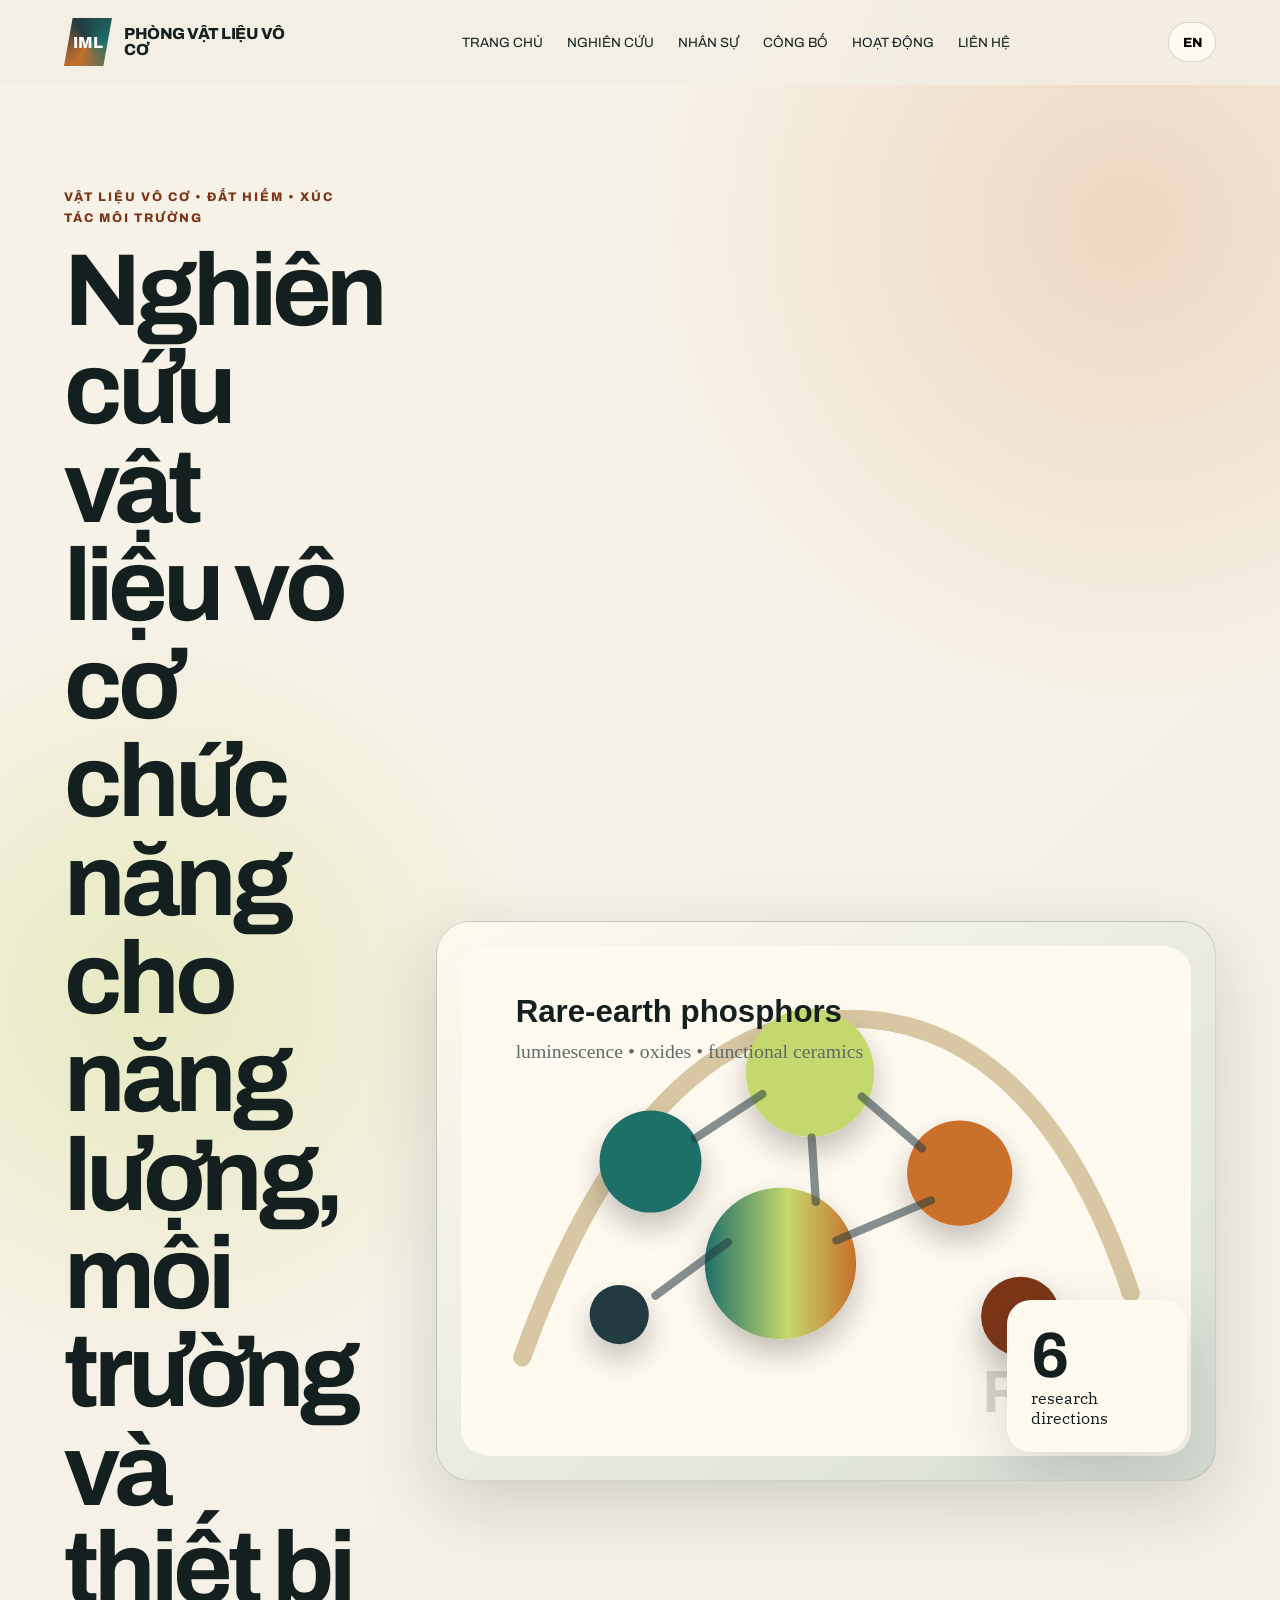
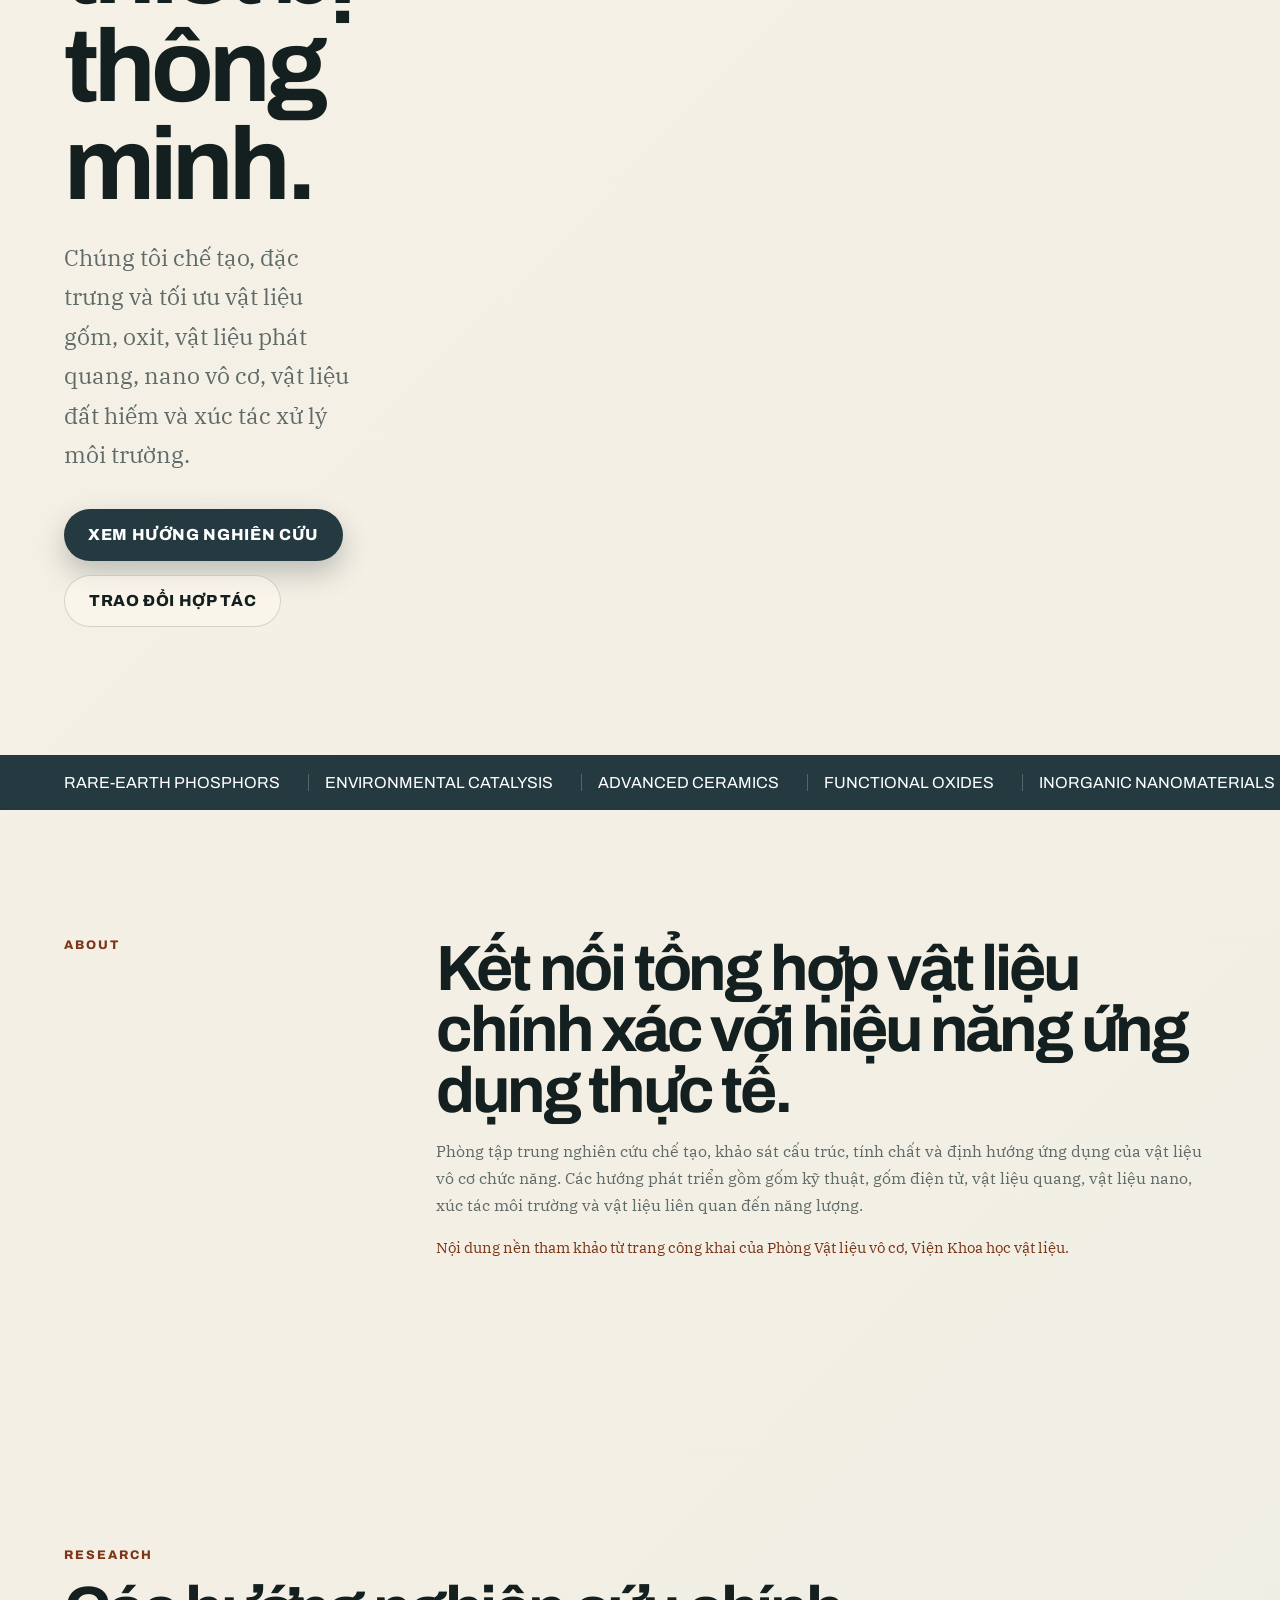
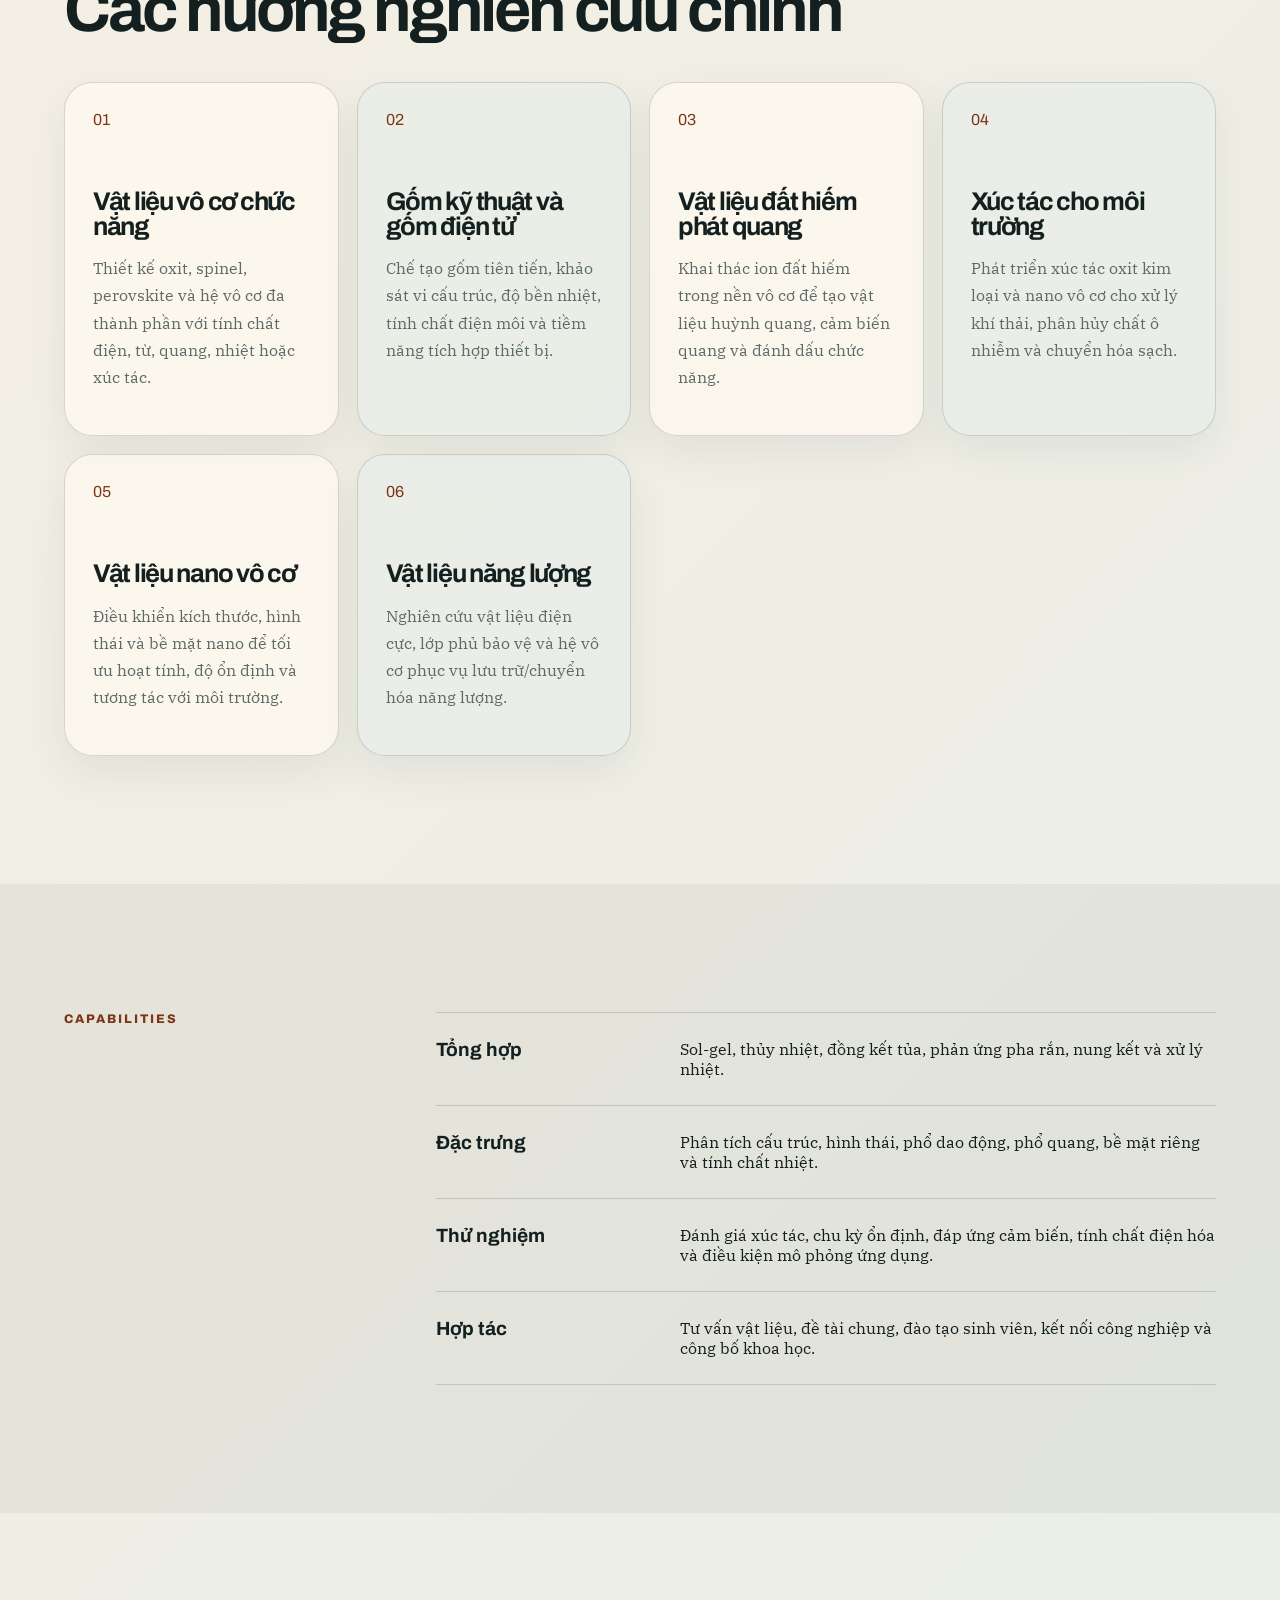
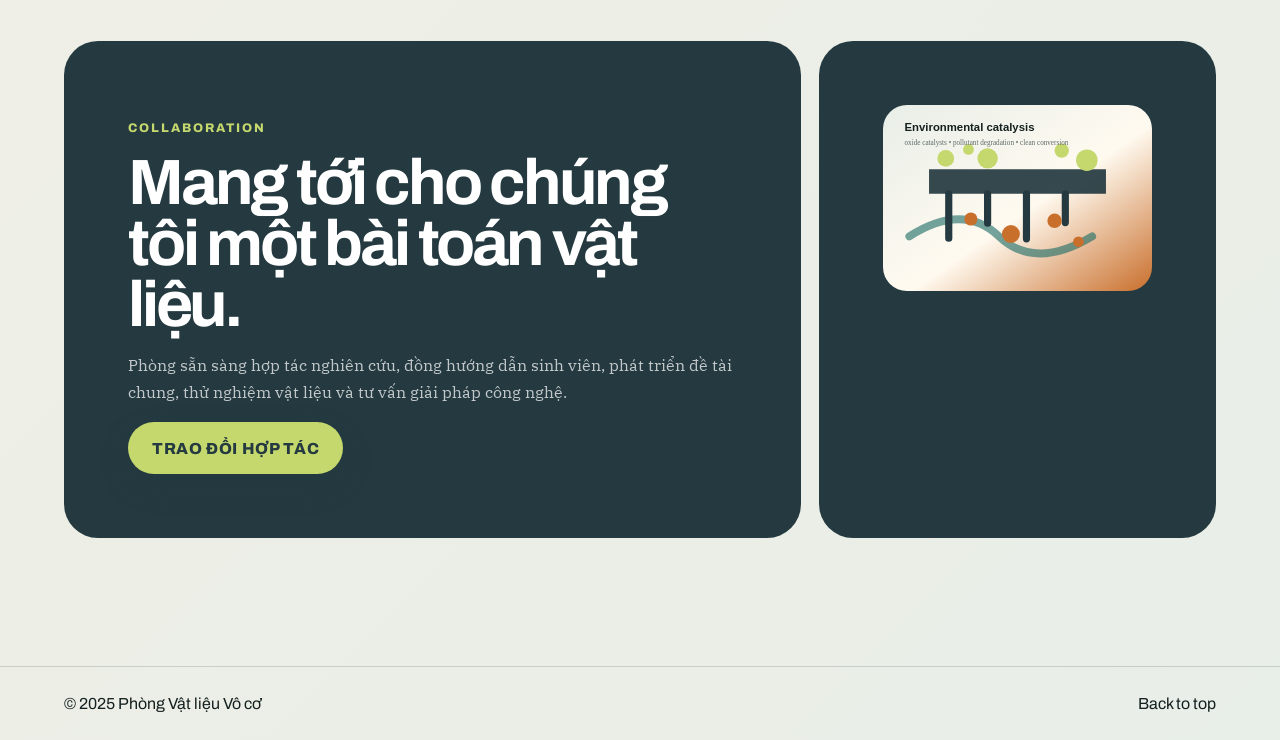
==== index.html @ 04525f53 "Initial inorganic materials lab website" ====
<!DOCTYPE html>
<html lang="vi">
<head>
  <meta charset="UTF-8" />
  <meta name="viewport" content="width=device-width, initial-scale=1.0" />
  <title>Home | Inorganic Materials Lab</title>
  <meta name="description" content="Bilingual website for an inorganic materials laboratory." />
  <link rel="preconnect" href="https://fonts.googleapis.com" />
  <link rel="preconnect" href="https://fonts.gstatic.com" crossorigin />
  <link href="https://fonts.googleapis.com/css2?family=Archivo:wght@500;700;800&family=IBM+Plex+Serif:wght@400;600&display=swap" rel="stylesheet" />
  <link rel="stylesheet" href="styles.css" />
</head>
<body data-page="home">
  <header class="site-header" data-header>
    <a class="brand" href="index.html" aria-label="Inorganic Materials Lab home">
      <span class="brand-mark" data-i18n="common.labShort">IML</span>
      <span class="brand-text" data-i18n="common.labName">Inorganic Materials Lab</span>
    </a>
    <button class="nav-toggle" type="button" aria-label="Open navigation" data-nav-toggle><span></span><span></span><span></span></button>
    <nav class="main-nav" data-nav>
      <a data-i18n="nav.home" href="index.html">Home</a>
      <a data-i18n="nav.research" href="pages/research.html">Research</a>
      <a data-i18n="nav.people" href="pages/people.html">People</a>
      <a data-i18n="nav.publications" href="pages/publications.html">Publications</a>
      <a data-i18n="nav.activities" href="pages/activities.html">Activities</a>
      <a data-i18n="nav.contact" href="pages/contact.html">Contact</a>
    </nav>
    <button class="lang-switch" type="button" data-lang-toggle>EN</button>
  </header>
  <main id="top">
    <section class="hero section-grid">
      <div class="hero-copy reveal">
        <p class="eyebrow" data-i18n="home.eyebrow"></p>
        <h1 data-i18n="home.title"></h1>
        <p class="lead" data-i18n="home.lead"></p>
        <div class="hero-actions">
          <a class="btn primary" data-i18n="common.ctaResearch" href="pages/research.html"></a>
          <a class="btn ghost" data-i18n="common.ctaContact" href="pages/contact.html"></a>
        </div>
      </div>
      <div class="hero-panel reveal delay-1">
        <img class="hero-art" src="assets/rare-earth-catalyst.svg" alt="Rare-earth materials and environmental catalyst illustration" />
        <div class="metric-card"><strong>6</strong><span>research directions</span></div>
      </div>
    </section>
    <section class="strip"><span>Rare-earth phosphors</span><span>Environmental catalysis</span><span>Advanced ceramics</span><span>Functional oxides</span><span>Inorganic nanomaterials</span></section>
    <section class="intro section-grid">
      <div class="section-label reveal">About</div>
      <div class="intro-text reveal delay-1"><h2 data-i18n="home.aboutTitle"></h2><p data-i18n="home.aboutText"></p><p class="source-note" data-i18n="common.sourceNote"></p></div>
    </section>
    <section class="research"><div class="section-heading reveal"><p class="eyebrow">Research</p><h2 data-i18n="home.programsTitle"></h2></div><div class="card-grid" data-render="researchItems"></div></section>
    <section class="capabilities section-grid"><div class="section-label reveal">Capabilities</div><div class="capability-list reveal delay-1" data-render="capabilities"></div></section>
    <section class="contact"><div class="contact-card reveal"><p class="eyebrow">Collaboration</p><h2 data-i18n="home.collaborationTitle"></h2><p data-i18n="home.collaborationText"></p><a class="btn primary" data-i18n="common.ctaContact" href="pages/contact.html"></a></div><div class="contact-details reveal delay-1"><img src="assets/environment-catalysis.svg" alt="Environmental catalysis illustration" /></div></section>
  </main>
  <footer class="site-footer">
    <span>© 2025 <span data-i18n="common.labName">Inorganic Materials Lab</span></span>
    <a href="#top">Back to top</a>
  </footer>
  <script src="content.js"></script>
  <script src="script.js"></script>
</body>
</html>
---- styles.css ----
:root{--ink:#14201f;--muted:#5e6b68;--paper:#f4efe4;--panel:#fffaf0;--oxide:#c96f2c;--oxide-dark:#7d3518;--mineral:#1f6f68;--steel:#243a40;--lime:#c5d86d;--line:rgba(20,32,31,.16);--shadow:0 24px 70px rgba(36,58,64,.18)}*{box-sizing:border-box}html{scroll-behavior:smooth}body{margin:0;font-family:"IBM Plex Serif",Georgia,serif;color:var(--ink);background:radial-gradient(circle at 12% 18%,rgba(197,216,109,.32),transparent 24rem),radial-gradient(circle at 88% 4%,rgba(201,111,44,.2),transparent 30rem),linear-gradient(135deg,#f8f3e8 0%,var(--paper) 46%,#e8eee8 100%)}a{color:inherit;text-decoration:none}.site-header{position:sticky;top:0;z-index:20;display:flex;align-items:center;justify-content:space-between;gap:16px;padding:18px clamp(18px,5vw,72px);background:rgba(244,239,228,.84);backdrop-filter:blur(18px);border-bottom:1px solid transparent;transition:.25s}.site-header.is-scrolled{border-color:var(--line);padding-block:12px}.brand{display:flex;gap:12px;align-items:center;font-family:Archivo,sans-serif;font-weight:800}.brand-mark{display:grid;place-items:center;width:48px;height:48px;color:#fff;background:conic-gradient(from 90deg,var(--mineral),var(--oxide),var(--steel),var(--mineral));clip-path:polygon(18% 0,100% 0,82% 100%,0 100%)}.brand-text{max-width:180px;line-height:.98;text-transform:uppercase;letter-spacing:-.03em}.main-nav{display:flex;gap:24px;font-family:Archivo,sans-serif;font-size:.84rem;text-transform:uppercase}.main-nav a{position:relative}.main-nav a:after{content:"";position:absolute;left:0;bottom:-8px;width:0;height:2px;background:var(--oxide);transition:.25s}.main-nav a:hover:after{width:100%}.nav-toggle{display:none;border:0;background:transparent}.nav-toggle span{display:block;width:26px;height:2px;margin:5px;background:var(--ink)}.lang-switch{min-width:48px;min-height:40px;border:1px solid var(--line);border-radius:999px;background:var(--panel);font-family:Archivo,sans-serif;font-weight:800;cursor:pointer}.section-grid{display:grid;grid-template-columns:minmax(160px,.55fr) minmax(0,1.45fr);gap:clamp(28px,6vw,84px);padding:clamp(72px,10vw,132px) clamp(18px,5vw,72px)}.hero{min-height:86vh;align-items:center;padding-top:clamp(54px,7vw,92px)}.eyebrow,.section-label{font-family:Archivo,sans-serif;font-size:.78rem;font-weight:800;letter-spacing:.16em;text-transform:uppercase;color:var(--oxide-dark)}h1,h2,h3{margin:0;font-family:Archivo,sans-serif;letter-spacing:-.05em;line-height:.96}h1{max-width:980px;font-size:clamp(3.2rem,8vw,8.8rem)}h2{font-size:clamp(2.2rem,5vw,5.2rem)}h3{font-size:clamp(1.3rem,2vw,2rem)}p{color:var(--muted);line-height:1.7}.lead{max-width:720px;font-size:clamp(1.1rem,2vw,1.45rem)}.hero-actions{display:flex;flex-wrap:wrap;gap:14px;margin-top:34px}.btn{display:inline-flex;align-items:center;justify-content:center;min-height:52px;padding:0 24px;border-radius:999px;font-family:Archivo,sans-serif;font-weight:800;text-transform:uppercase;letter-spacing:.04em}.btn.primary{color:#fff;background:var(--steel);box-shadow:0 12px 28px rgba(36,58,64,.28)}.btn.ghost{border:1px solid var(--line);background:rgba(255,250,240,.54)}.hero-panel{position:relative;min-height:560px;border:1px solid var(--line);border-radius:34px;background:linear-gradient(145deg,rgba(255,250,240,.85),rgba(31,111,104,.14));box-shadow:var(--shadow);overflow:hidden}.hero-art{position:absolute;inset:24px;width:calc(100% - 48px);height:calc(100% - 48px);object-fit:cover;border-radius:26px}.metric-card{position:absolute;right:28px;bottom:28px;width:180px;padding:24px;border-radius:24px;background:var(--panel);box-shadow:var(--shadow)}.metric-card strong{display:block;font-family:Archivo,sans-serif;font-size:4rem;line-height:1}.strip{display:flex;gap:16px;overflow:hidden;padding:18px clamp(18px,5vw,72px);border-block:1px solid var(--line);background:var(--steel);color:#fff;font-family:Archivo,sans-serif;text-transform:uppercase;white-space:nowrap}.strip span{padding-right:28px;border-right:1px solid rgba(255,255,255,.22)}.research,.team,.page-content{padding:clamp(72px,10vw,132px) clamp(18px,5vw,72px)}.section-heading{max-width:780px;margin-bottom:42px}.card-grid,.people-grid,.page-grid{display:grid;grid-template-columns:repeat(4,1fr);gap:18px}.research-card,.person,.publication-list article,.activity-card{min-height:260px;padding:28px;border:1px solid var(--line);border-radius:28px;background:rgba(255,250,240,.72);box-shadow:0 16px 40px rgba(36,58,64,.08)}.research-card:nth-child(even){transform:translateY(28px);background:rgba(232,238,232,.78)}.card-index{display:block;margin-bottom:62px;font-family:Archivo,sans-serif;color:var(--oxide-dark)}.capabilities{background:rgba(20,32,31,.05)}.capability-list{border-top:1px solid var(--line)}.capability-item{display:grid;grid-template-columns:220px 1fr;gap:24px;padding:26px 0;border-bottom:1px solid var(--line)}.capability-item strong{font-family:Archivo,sans-serif;font-size:1.2rem}.avatar{display:grid;place-items:center;width:88px;height:88px;margin-bottom:38px;border-radius:50%;background:var(--mineral);color:#fff;font-family:Archivo,sans-serif;font-weight:800}.publication-list{display:grid;gap:14px}.publication-list article{min-height:0;display:grid;grid-template-columns:90px 1fr 220px;gap:24px;align-items:center}.publication-list span{font-family:Archivo,sans-serif;color:var(--oxide-dark)}.contact,.contact-page{display:grid;grid-template-columns:1.3fr .7fr;gap:18px;padding:clamp(72px,10vw,132px) clamp(18px,5vw,72px)}.contact-card,.contact-details{padding:clamp(32px,5vw,64px);border-radius:34px;background:var(--steel);color:#fff}.contact-card p,.contact-details p{color:rgba(255,255,255,.72)}.contact-card .eyebrow{color:var(--lime)}.contact-card .btn.primary{color:var(--steel);background:var(--lime)}.contact-details img{width:100%;border-radius:24px}.page-hero{padding:clamp(78px,11vw,150px) clamp(18px,5vw,72px) clamp(44px,7vw,90px);border-bottom:1px solid var(--line)}.page-hero h1{max-width:1080px;font-size:clamp(2.7rem,7vw,7rem)}.page-hero p:not(.eyebrow){max-width:840px;font-size:1.15rem}.activity-grid{grid-template-columns:repeat(3,1fr)}.activity-card{overflow:hidden;padding:0}.activity-card img{width:100%;aspect-ratio:4/3;object-fit:cover;display:block}.activity-card span,.activity-card h3,.activity-card p{margin-inline:24px}.activity-card span{display:inline-block;margin-top:22px;font-family:Archivo,sans-serif;font-size:.78rem;font-weight:800;letter-spacing:.14em;text-transform:uppercase;color:var(--oxide-dark)}.source-note{font-size:.95rem;color:var(--oxide-dark)}.site-footer{display:flex;justify-content:space-between;padding:28px clamp(18px,5vw,72px);border-top:1px solid var(--line);font-family:Archivo,sans-serif}.reveal{opacity:0;transform:translateY(26px);transition:opacity .7s ease,transform .7s ease}.reveal.is-visible{opacity:1;transform:translateY(0)}.delay-1{transition-delay:.12s}.delay-2{transition-delay:.22s}.delay-3{transition-delay:.32s}@media(max-width:920px){.nav-toggle{display:block;order:3}.lang-switch{order:2}.main-nav{position:absolute;top:100%;left:18px;right:18px;display:none;flex-direction:column;padding:22px;border:1px solid var(--line);border-radius:22px;background:var(--panel);box-shadow:var(--shadow)}.main-nav.is-open{display:flex}.section-grid,.hero,.contact,.contact-page{grid-template-columns:1fr}.hero-panel{min-height:430px}.card-grid,.people-grid,.page-grid,.activity-grid{grid-template-columns:1fr}.research-card:nth-child(even){transform:none}.capability-item,.publication-list article{grid-template-columns:1fr}}@media(max-width:560px){.brand-text{display:none}h1{font-size:clamp(2.7rem,16vw,4.6rem)}.hero-actions,.site-footer{flex-direction:column;align-items:flex-start}.metric-card{width:150px}}
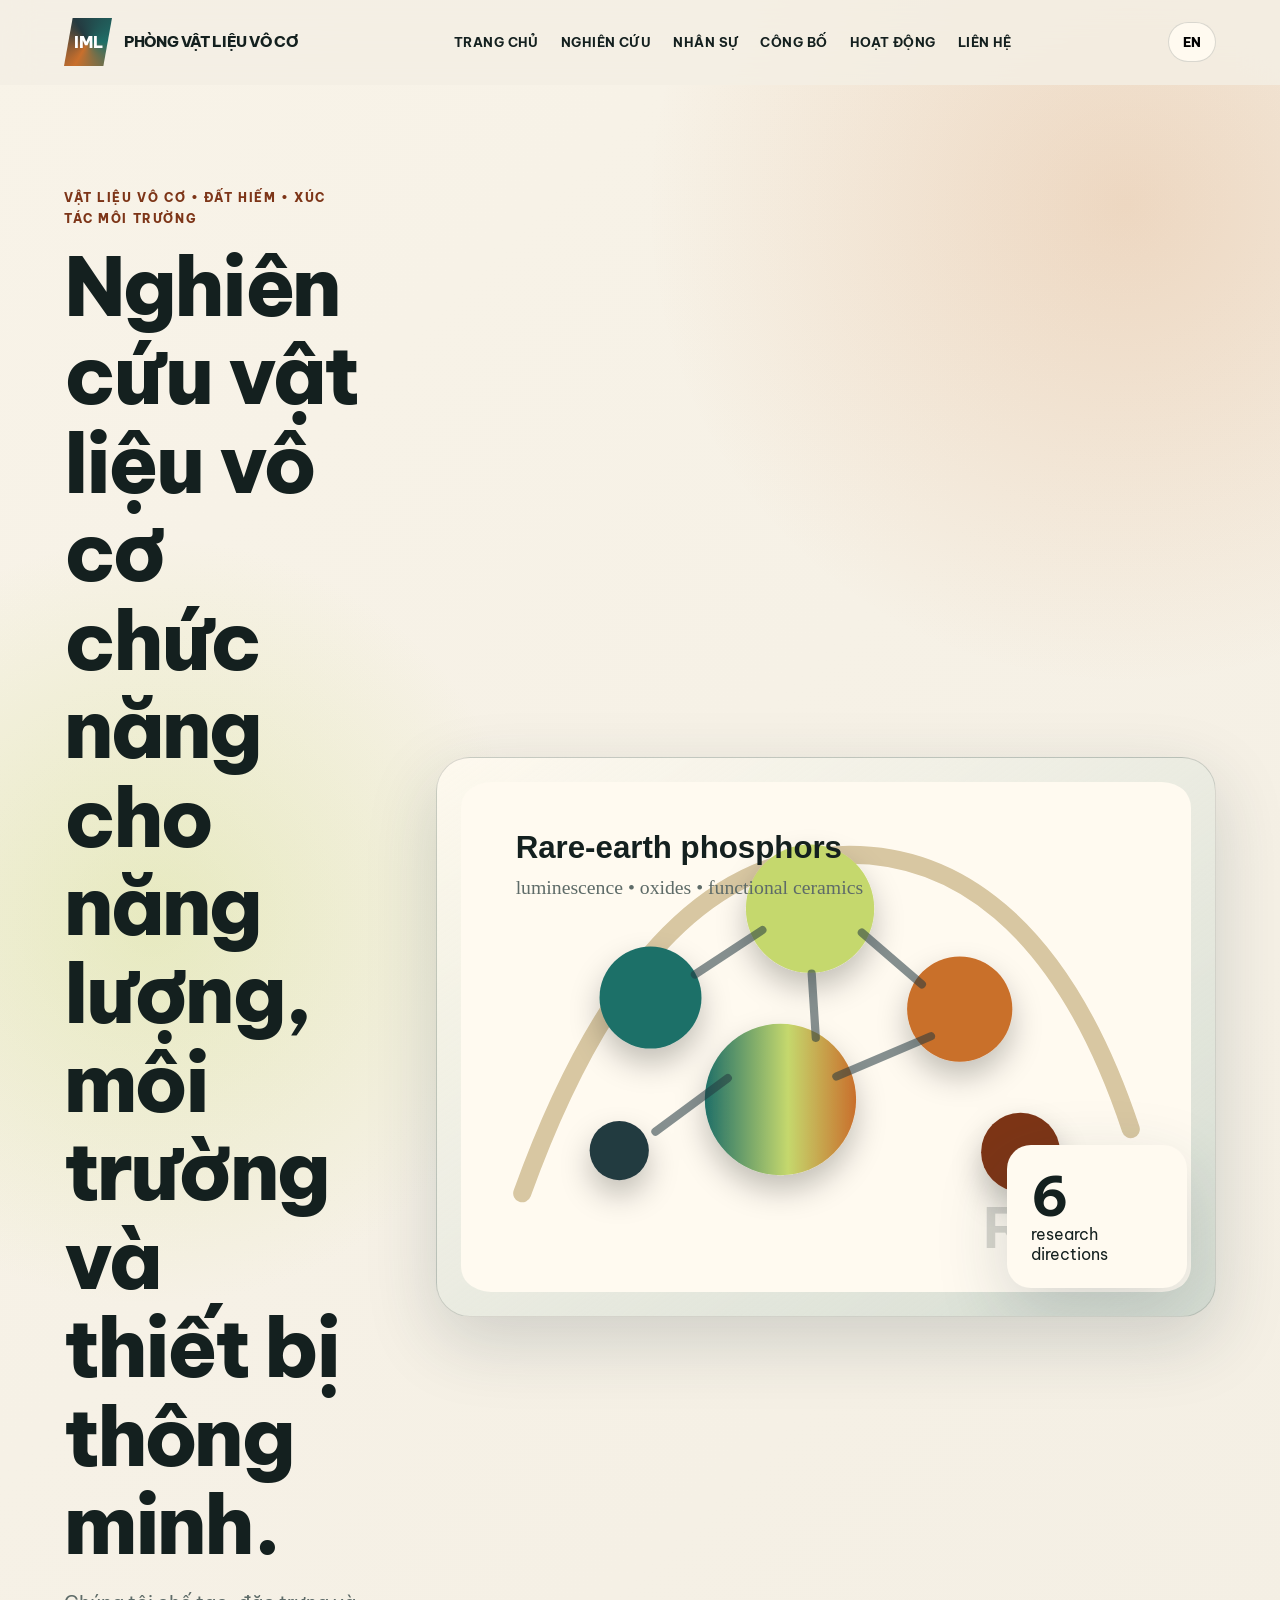
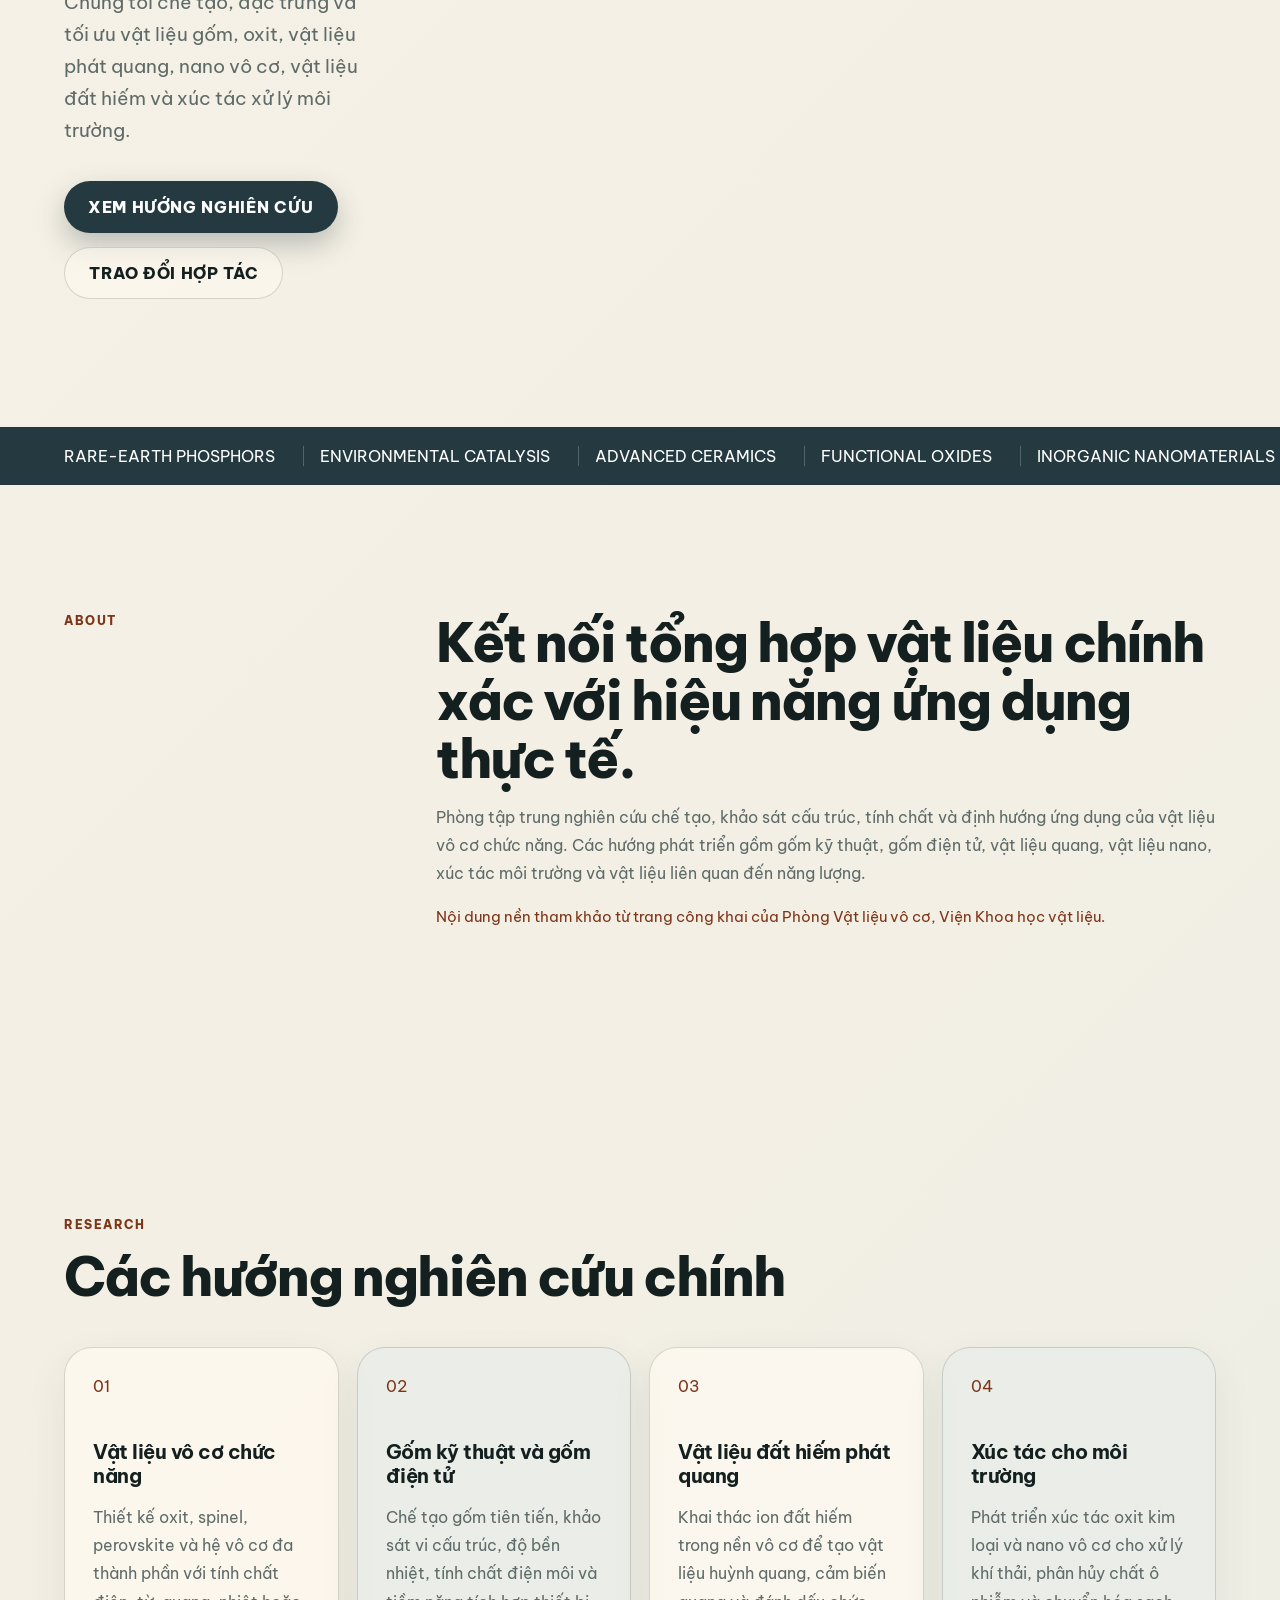
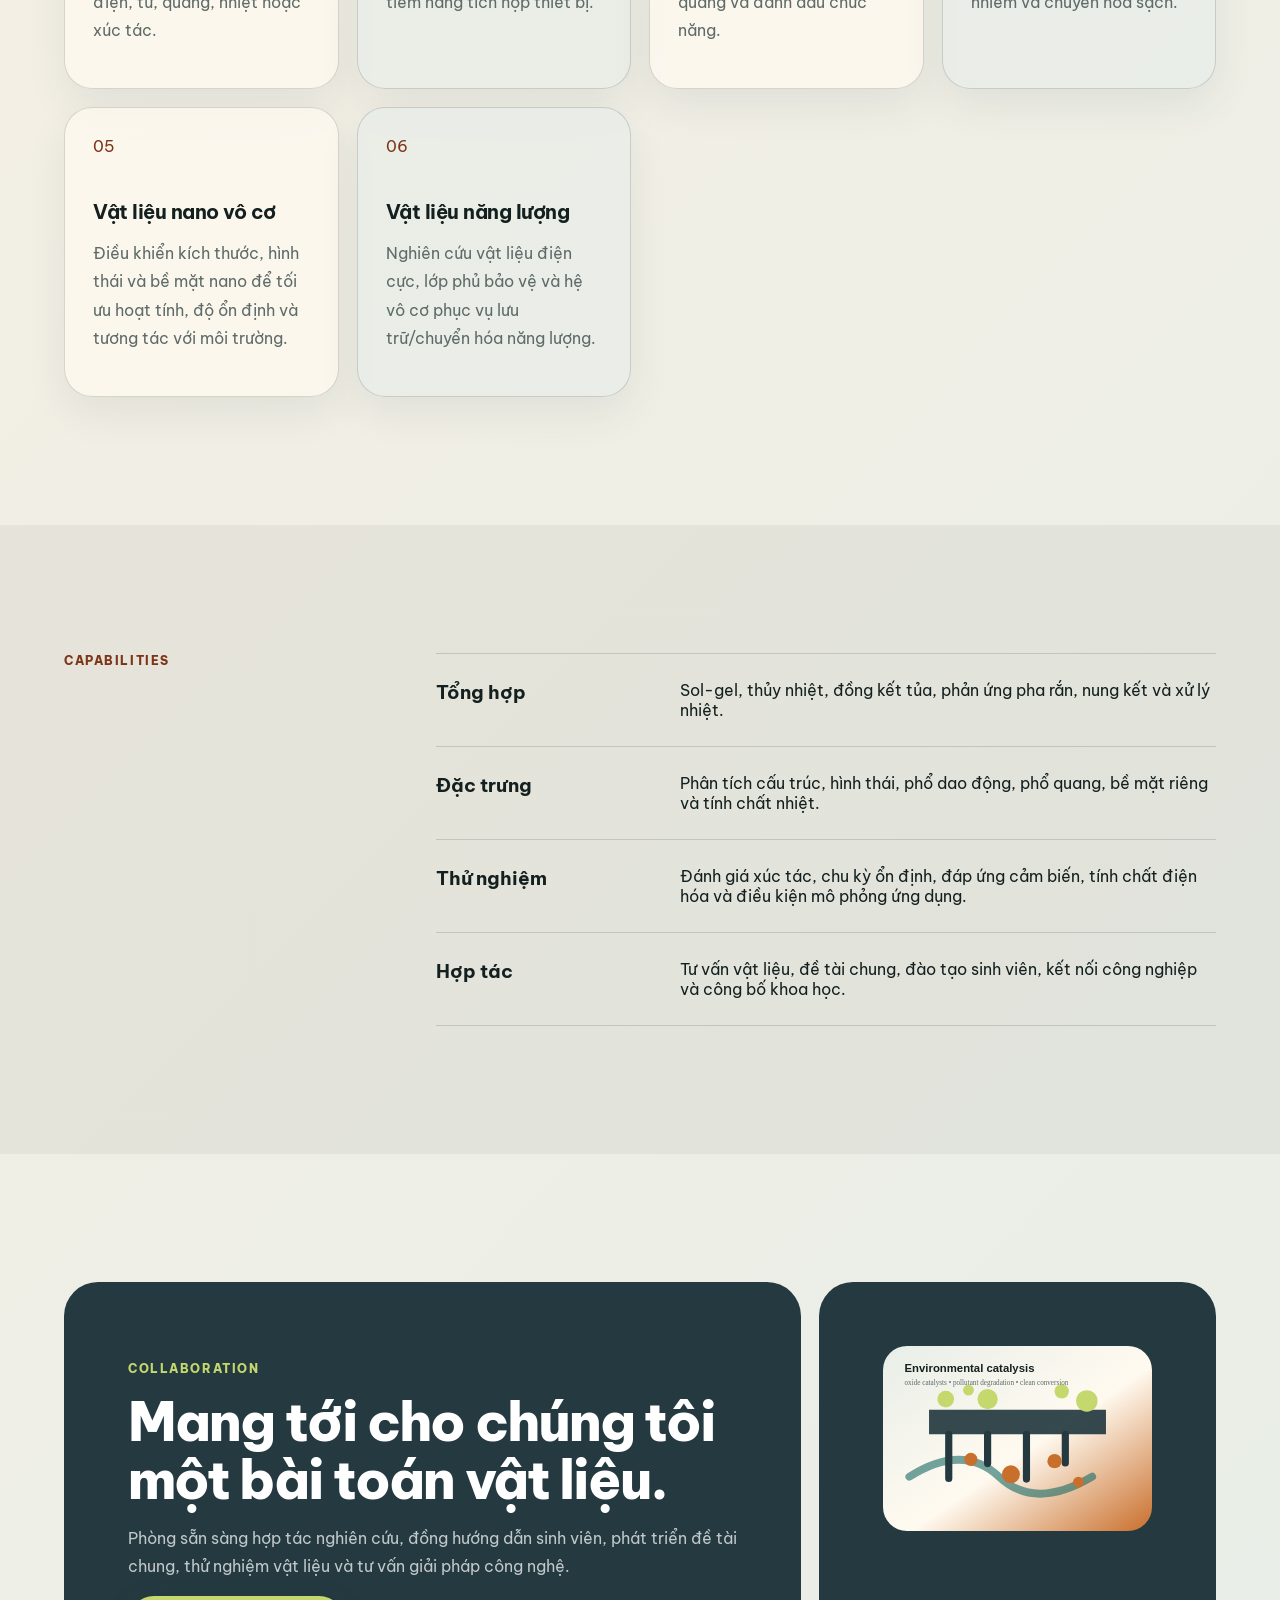
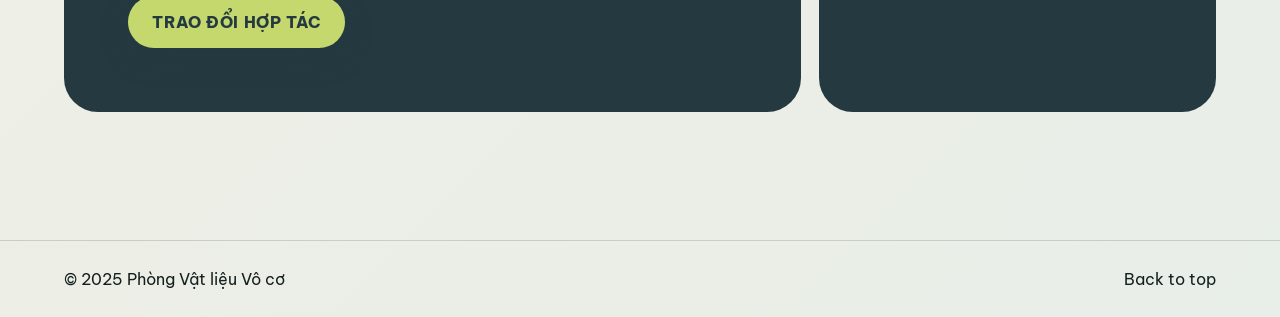
==== commit e431267e: "Refine typography balance" ====
--- a/index.html
+++ b/index.html
@@ -7,7 +7,7 @@
   <meta name="description" content="Bilingual website for an inorganic materials laboratory." />
   <link rel="preconnect" href="https://fonts.googleapis.com" />
   <link rel="preconnect" href="https://fonts.gstatic.com" crossorigin />
-  <link href="https://fonts.googleapis.com/css2?family=Archivo:wght@500;700;800&family=IBM+Plex+Serif:wght@400;600&display=swap" rel="stylesheet" />
+  <link href="https://fonts.googleapis.com/css2?family=Be+Vietnam+Pro:wght@400;500;600;700;800&display=swap" rel="stylesheet" />
   <link rel="stylesheet" href="styles.css" />
 </head>
 <body data-page="home">
--- a/styles.css
+++ b/styles.css
@@ -1 +1 @@
-:root{--ink:#14201f;--muted:#5e6b68;--paper:#f4efe4;--panel:#fffaf0;--oxide:#c96f2c;--oxide-dark:#7d3518;--mineral:#1f6f68;--steel:#243a40;--lime:#c5d86d;--line:rgba(20,32,31,.16);--shadow:0 24px 70px rgba(36,58,64,.18)}*{box-sizing:border-box}html{scroll-behavior:smooth}body{margin:0;font-family:"IBM Plex Serif",Georgia,serif;color:var(--ink);background:radial-gradient(circle at 12% 18%,rgba(197,216,109,.32),transparent 24rem),radial-gradient(circle at 88% 4%,rgba(201,111,44,.2),transparent 30rem),linear-gradient(135deg,#f8f3e8 0%,var(--paper) 46%,#e8eee8 100%)}a{color:inherit;text-decoration:none}.site-header{position:sticky;top:0;z-index:20;display:flex;align-items:center;justify-content:space-between;gap:16px;padding:18px clamp(18px,5vw,72px);background:rgba(244,239,228,.84);backdrop-filter:blur(18px);border-bottom:1px solid transparent;transition:.25s}.site-header.is-scrolled{border-color:var(--line);padding-block:12px}.brand{display:flex;gap:12px;align-items:center;font-family:Archivo,sans-serif;font-weight:800}.brand-mark{display:grid;place-items:center;width:48px;height:48px;color:#fff;background:conic-gradient(from 90deg,var(--mineral),var(--oxide),var(--steel),var(--mineral));clip-path:polygon(18% 0,100% 0,82% 100%,0 100%)}.brand-text{max-width:180px;line-height:.98;text-transform:uppercase;letter-spacing:-.03em}.main-nav{display:flex;gap:24px;font-family:Archivo,sans-serif;font-size:.84rem;text-transform:uppercase}.main-nav a{position:relative}.main-nav a:after{content:"";position:absolute;left:0;bottom:-8px;width:0;height:2px;background:var(--oxide);transition:.25s}.main-nav a:hover:after{width:100%}.nav-toggle{display:none;border:0;background:transparent}.nav-toggle span{display:block;width:26px;height:2px;margin:5px;background:var(--ink)}.lang-switch{min-width:48px;min-height:40px;border:1px solid var(--line);border-radius:999px;background:var(--panel);font-family:Archivo,sans-serif;font-weight:800;cursor:pointer}.section-grid{display:grid;grid-template-columns:minmax(160px,.55fr) minmax(0,1.45fr);gap:clamp(28px,6vw,84px);padding:clamp(72px,10vw,132px) clamp(18px,5vw,72px)}.hero{min-height:86vh;align-items:center;padding-top:clamp(54px,7vw,92px)}.eyebrow,.section-label{font-family:Archivo,sans-serif;font-size:.78rem;font-weight:800;letter-spacing:.16em;text-transform:uppercase;color:var(--oxide-dark)}h1,h2,h3{margin:0;font-family:Archivo,sans-serif;letter-spacing:-.05em;line-height:.96}h1{max-width:980px;font-size:clamp(3.2rem,8vw,8.8rem)}h2{font-size:clamp(2.2rem,5vw,5.2rem)}h3{font-size:clamp(1.3rem,2vw,2rem)}p{color:var(--muted);line-height:1.7}.lead{max-width:720px;font-size:clamp(1.1rem,2vw,1.45rem)}.hero-actions{display:flex;flex-wrap:wrap;gap:14px;margin-top:34px}.btn{display:inline-flex;align-items:center;justify-content:center;min-height:52px;padding:0 24px;border-radius:999px;font-family:Archivo,sans-serif;font-weight:800;text-transform:uppercase;letter-spacing:.04em}.btn.primary{color:#fff;background:var(--steel);box-shadow:0 12px 28px rgba(36,58,64,.28)}.btn.ghost{border:1px solid var(--line);background:rgba(255,250,240,.54)}.hero-panel{position:relative;min-height:560px;border:1px solid var(--line);border-radius:34px;background:linear-gradient(145deg,rgba(255,250,240,.85),rgba(31,111,104,.14));box-shadow:var(--shadow);overflow:hidden}.hero-art{position:absolute;inset:24px;width:calc(100% - 48px);height:calc(100% - 48px);object-fit:cover;border-radius:26px}.metric-card{position:absolute;right:28px;bottom:28px;width:180px;padding:24px;border-radius:24px;background:var(--panel);box-shadow:var(--shadow)}.metric-card strong{display:block;font-family:Archivo,sans-serif;font-size:4rem;line-height:1}.strip{display:flex;gap:16px;overflow:hidden;padding:18px clamp(18px,5vw,72px);border-block:1px solid var(--line);background:var(--steel);color:#fff;font-family:Archivo,sans-serif;text-transform:uppercase;white-space:nowrap}.strip span{padding-right:28px;border-right:1px solid rgba(255,255,255,.22)}.research,.team,.page-content{padding:clamp(72px,10vw,132px) clamp(18px,5vw,72px)}.section-heading{max-width:780px;margin-bottom:42px}.card-grid,.people-grid,.page-grid{display:grid;grid-template-columns:repeat(4,1fr);gap:18px}.research-card,.person,.publication-list article,.activity-card{min-height:260px;padding:28px;border:1px solid var(--line);border-radius:28px;background:rgba(255,250,240,.72);box-shadow:0 16px 40px rgba(36,58,64,.08)}.research-card:nth-child(even){transform:translateY(28px);background:rgba(232,238,232,.78)}.card-index{display:block;margin-bottom:62px;font-family:Archivo,sans-serif;color:var(--oxide-dark)}.capabilities{background:rgba(20,32,31,.05)}.capability-list{border-top:1px solid var(--line)}.capability-item{display:grid;grid-template-columns:220px 1fr;gap:24px;padding:26px 0;border-bottom:1px solid var(--line)}.capability-item strong{font-family:Archivo,sans-serif;font-size:1.2rem}.avatar{display:grid;place-items:center;width:88px;height:88px;margin-bottom:38px;border-radius:50%;background:var(--mineral);color:#fff;font-family:Archivo,sans-serif;font-weight:800}.publication-list{display:grid;gap:14px}.publication-list article{min-height:0;display:grid;grid-template-columns:90px 1fr 220px;gap:24px;align-items:center}.publication-list span{font-family:Archivo,sans-serif;color:var(--oxide-dark)}.contact,.contact-page{display:grid;grid-template-columns:1.3fr .7fr;gap:18px;padding:clamp(72px,10vw,132px) clamp(18px,5vw,72px)}.contact-card,.contact-details{padding:clamp(32px,5vw,64px);border-radius:34px;background:var(--steel);color:#fff}.contact-card p,.contact-details p{color:rgba(255,255,255,.72)}.contact-card .eyebrow{color:var(--lime)}.contact-card .btn.primary{color:var(--steel);background:var(--lime)}.contact-details img{width:100%;border-radius:24px}.page-hero{padding:clamp(78px,11vw,150px) clamp(18px,5vw,72px) clamp(44px,7vw,90px);border-bottom:1px solid var(--line)}.page-hero h1{max-width:1080px;font-size:clamp(2.7rem,7vw,7rem)}.page-hero p:not(.eyebrow){max-width:840px;font-size:1.15rem}.activity-grid{grid-template-columns:repeat(3,1fr)}.activity-card{overflow:hidden;padding:0}.activity-card img{width:100%;aspect-ratio:4/3;object-fit:cover;display:block}.activity-card span,.activity-card h3,.activity-card p{margin-inline:24px}.activity-card span{display:inline-block;margin-top:22px;font-family:Archivo,sans-serif;font-size:.78rem;font-weight:800;letter-spacing:.14em;text-transform:uppercase;color:var(--oxide-dark)}.source-note{font-size:.95rem;color:var(--oxide-dark)}.site-footer{display:flex;justify-content:space-between;padding:28px clamp(18px,5vw,72px);border-top:1px solid var(--line);font-family:Archivo,sans-serif}.reveal{opacity:0;transform:translateY(26px);transition:opacity .7s ease,transform .7s ease}.reveal.is-visible{opacity:1;transform:translateY(0)}.delay-1{transition-delay:.12s}.delay-2{transition-delay:.22s}.delay-3{transition-delay:.32s}@media(max-width:920px){.nav-toggle{display:block;order:3}.lang-switch{order:2}.main-nav{position:absolute;top:100%;left:18px;right:18px;display:none;flex-direction:column;padding:22px;border:1px solid var(--line);border-radius:22px;background:var(--panel);box-shadow:var(--shadow)}.main-nav.is-open{display:flex}.section-grid,.hero,.contact,.contact-page{grid-template-columns:1fr}.hero-panel{min-height:430px}.card-grid,.people-grid,.page-grid,.activity-grid{grid-template-columns:1fr}.research-card:nth-child(even){transform:none}.capability-item,.publication-list article{grid-template-columns:1fr}}@media(max-width:560px){.brand-text{display:none}h1{font-size:clamp(2.7rem,16vw,4.6rem)}.hero-actions,.site-footer{flex-direction:column;align-items:flex-start}.metric-card{width:150px}}+:root{--ink:#14201f;--muted:#5e6b68;--paper:#f4efe4;--panel:#fffaf0;--oxide:#c96f2c;--oxide-dark:#7d3518;--mineral:#1f6f68;--steel:#243a40;--lime:#c5d86d;--line:rgba(20,32,31,.16);--shadow:0 24px 70px rgba(36,58,64,.18)}*{box-sizing:border-box}html{scroll-behavior:smooth}body{margin:0;font-family:"Be Vietnam Pro",Arial,sans-serif;color:var(--ink);background:radial-gradient(circle at 12% 18%,rgba(197,216,109,.32),transparent 24rem),radial-gradient(circle at 88% 4%,rgba(201,111,44,.2),transparent 30rem),linear-gradient(135deg,#f8f3e8 0%,var(--paper) 46%,#e8eee8 100%)}a{color:inherit;text-decoration:none}.site-header{position:sticky;top:0;z-index:20;display:flex;align-items:center;justify-content:space-between;gap:16px;padding:18px clamp(18px,5vw,72px);background:rgba(244,239,228,.84);backdrop-filter:blur(18px);border-bottom:1px solid transparent;transition:.25s}.site-header.is-scrolled{border-color:var(--line);padding-block:12px}.brand{display:flex;gap:12px;align-items:center;font-family:"Be Vietnam Pro",Arial,sans-serif;font-weight:800}.brand-mark{display:grid;place-items:center;width:48px;height:48px;color:#fff;background:conic-gradient(from 90deg,var(--mineral),var(--oxide),var(--steel),var(--mineral));clip-path:polygon(18% 0,100% 0,82% 100%,0 100%)}.brand-text{max-width:210px;line-height:1.08;text-transform:uppercase;letter-spacing:-.025em;font-size:.92rem}.main-nav{display:flex;gap:22px;font-family:"Be Vietnam Pro",Arial,sans-serif;font-size:.8rem;font-weight:700;text-transform:uppercase;letter-spacing:.035em}.main-nav a{position:relative}.main-nav a:after{content:"";position:absolute;left:0;bottom:-8px;width:0;height:2px;background:var(--oxide);transition:.25s}.main-nav a:hover:after{width:100%}.nav-toggle{display:none;border:0;background:transparent}.nav-toggle span{display:block;width:26px;height:2px;margin:5px;background:var(--ink)}.lang-switch{min-width:48px;min-height:40px;border:1px solid var(--line);border-radius:999px;background:var(--panel);font-family:"Be Vietnam Pro",Arial,sans-serif;font-weight:800;cursor:pointer}.section-grid{display:grid;grid-template-columns:minmax(160px,.55fr) minmax(0,1.45fr);gap:clamp(28px,6vw,84px);padding:clamp(72px,10vw,132px) clamp(18px,5vw,72px)}.hero{min-height:86vh;align-items:center;padding-top:clamp(54px,7vw,92px)}.eyebrow,.section-label{font-family:"Be Vietnam Pro",Arial,sans-serif;font-size:.76rem;font-weight:800;letter-spacing:.13em;text-transform:uppercase;color:var(--oxide-dark)}h1,h2,h3{margin:0;font-family:"Be Vietnam Pro",Arial,sans-serif;letter-spacing:-.035em;line-height:1.08}h1{max-width:1040px;font-size:clamp(2.55rem,6.4vw,6.4rem);font-weight:800}h2{font-size:clamp(2rem,4.2vw,4.2rem);font-weight:800}h3{font-size:clamp(1.15rem,1.55vw,1.55rem);font-weight:700;letter-spacing:-.025em;line-height:1.18}p{color:var(--muted);line-height:1.76;font-size:1rem}.lead{max-width:760px;font-size:clamp(1.05rem,1.45vw,1.28rem);line-height:1.72}.hero-actions{display:flex;flex-wrap:wrap;gap:14px;margin-top:34px}.btn{display:inline-flex;align-items:center;justify-content:center;min-height:52px;padding:0 24px;border-radius:999px;font-family:"Be Vietnam Pro",Arial,sans-serif;font-weight:800;text-transform:uppercase;letter-spacing:.04em}.btn.primary{color:#fff;background:var(--steel);box-shadow:0 12px 28px rgba(36,58,64,.28)}.btn.ghost{border:1px solid var(--line);background:rgba(255,250,240,.54)}.hero-panel{position:relative;min-height:560px;border:1px solid var(--line);border-radius:34px;background:linear-gradient(145deg,rgba(255,250,240,.85),rgba(31,111,104,.14));box-shadow:var(--shadow);overflow:hidden}.hero-art{position:absolute;inset:24px;width:calc(100% - 48px);height:calc(100% - 48px);object-fit:cover;border-radius:26px}.metric-card{position:absolute;right:28px;bottom:28px;width:180px;padding:24px;border-radius:24px;background:var(--panel);box-shadow:var(--shadow)}.metric-card strong{display:block;font-family:"Be Vietnam Pro",Arial,sans-serif;font-size:3.4rem;line-height:1}.strip{display:flex;gap:16px;overflow:hidden;padding:18px clamp(18px,5vw,72px);border-block:1px solid var(--line);background:var(--steel);color:#fff;font-family:"Be Vietnam Pro",Arial,sans-serif;text-transform:uppercase;white-space:nowrap}.strip span{padding-right:28px;border-right:1px solid rgba(255,255,255,.22)}.research,.team,.page-content{padding:clamp(72px,10vw,132px) clamp(18px,5vw,72px)}.section-heading{max-width:780px;margin-bottom:42px}.card-grid,.people-grid,.page-grid{display:grid;grid-template-columns:repeat(4,1fr);gap:18px}.research-card,.person,.publication-list article,.activity-card{min-height:240px;padding:28px;border:1px solid var(--line);border-radius:28px;background:rgba(255,250,240,.72);box-shadow:0 16px 40px rgba(36,58,64,.08)}.research-card:nth-child(even){transform:translateY(28px);background:rgba(232,238,232,.78)}.card-index{display:block;margin-bottom:44px;font-family:"Be Vietnam Pro",Arial,sans-serif;color:var(--oxide-dark)}.capabilities{background:rgba(20,32,31,.05)}.capability-list{border-top:1px solid var(--line)}.capability-item{display:grid;grid-template-columns:220px 1fr;gap:24px;padding:26px 0;border-bottom:1px solid var(--line)}.capability-item strong{font-family:"Be Vietnam Pro",Arial,sans-serif;font-size:1.2rem}.avatar{display:grid;place-items:center;width:88px;height:88px;margin-bottom:38px;border-radius:50%;background:var(--mineral);color:#fff;font-family:"Be Vietnam Pro",Arial,sans-serif;font-weight:800}.publication-list{display:grid;gap:14px}.publication-list article{min-height:0;display:grid;grid-template-columns:90px 1fr 220px;gap:24px;align-items:center}.publication-list span{font-family:"Be Vietnam Pro",Arial,sans-serif;color:var(--oxide-dark)}.contact,.contact-page{display:grid;grid-template-columns:1.3fr .7fr;gap:18px;padding:clamp(72px,10vw,132px) clamp(18px,5vw,72px)}.contact-card,.contact-details{padding:clamp(32px,5vw,64px);border-radius:34px;background:var(--steel);color:#fff}.contact-card p,.contact-details p{color:rgba(255,255,255,.72)}.contact-card .eyebrow{color:var(--lime)}.contact-card .btn.primary{color:var(--steel);background:var(--lime)}.contact-details img{width:100%;border-radius:24px}.page-hero{padding:clamp(78px,11vw,150px) clamp(18px,5vw,72px) clamp(44px,7vw,90px);border-bottom:1px solid var(--line)}.page-hero h1{max-width:1080px;font-size:clamp(2.35rem,5.6vw,5.6rem)}.page-hero p:not(.eyebrow){max-width:860px;font-size:1.08rem;line-height:1.76}.activity-grid{grid-template-columns:repeat(3,1fr)}.activity-card{overflow:hidden;padding:0}.activity-card img{width:100%;aspect-ratio:4/3;object-fit:cover;display:block}.activity-card span,.activity-card h3,.activity-card p{margin-inline:24px}.activity-card span{display:inline-block;margin-top:22px;font-family:"Be Vietnam Pro",Arial,sans-serif;font-size:.78rem;font-weight:800;letter-spacing:.14em;text-transform:uppercase;color:var(--oxide-dark)}.source-note{font-size:.95rem;color:var(--oxide-dark)}.site-footer{display:flex;justify-content:space-between;padding:28px clamp(18px,5vw,72px);border-top:1px solid var(--line);font-family:"Be Vietnam Pro",Arial,sans-serif}.reveal{opacity:0;transform:translateY(26px);transition:opacity .7s ease,transform .7s ease}.reveal.is-visible{opacity:1;transform:translateY(0)}.delay-1{transition-delay:.12s}.delay-2{transition-delay:.22s}.delay-3{transition-delay:.32s}@media(max-width:920px){.nav-toggle{display:block;order:3}.lang-switch{order:2}.main-nav{position:absolute;top:100%;left:18px;right:18px;display:none;flex-direction:column;padding:22px;border:1px solid var(--line);border-radius:22px;background:var(--panel);box-shadow:var(--shadow)}.main-nav.is-open{display:flex}.section-grid,.hero,.contact,.contact-page{grid-template-columns:1fr}.hero-panel{min-height:430px}.card-grid,.people-grid,.page-grid,.activity-grid{grid-template-columns:1fr}.research-card:nth-child(even){transform:none}.capability-item,.publication-list article{grid-template-columns:1fr}}@media(max-width:560px){.brand-text{display:none}h1{font-size:clamp(2.25rem,12.5vw,3.65rem)}.hero-actions,.site-footer{flex-direction:column;align-items:flex-start}.metric-card{width:150px}}
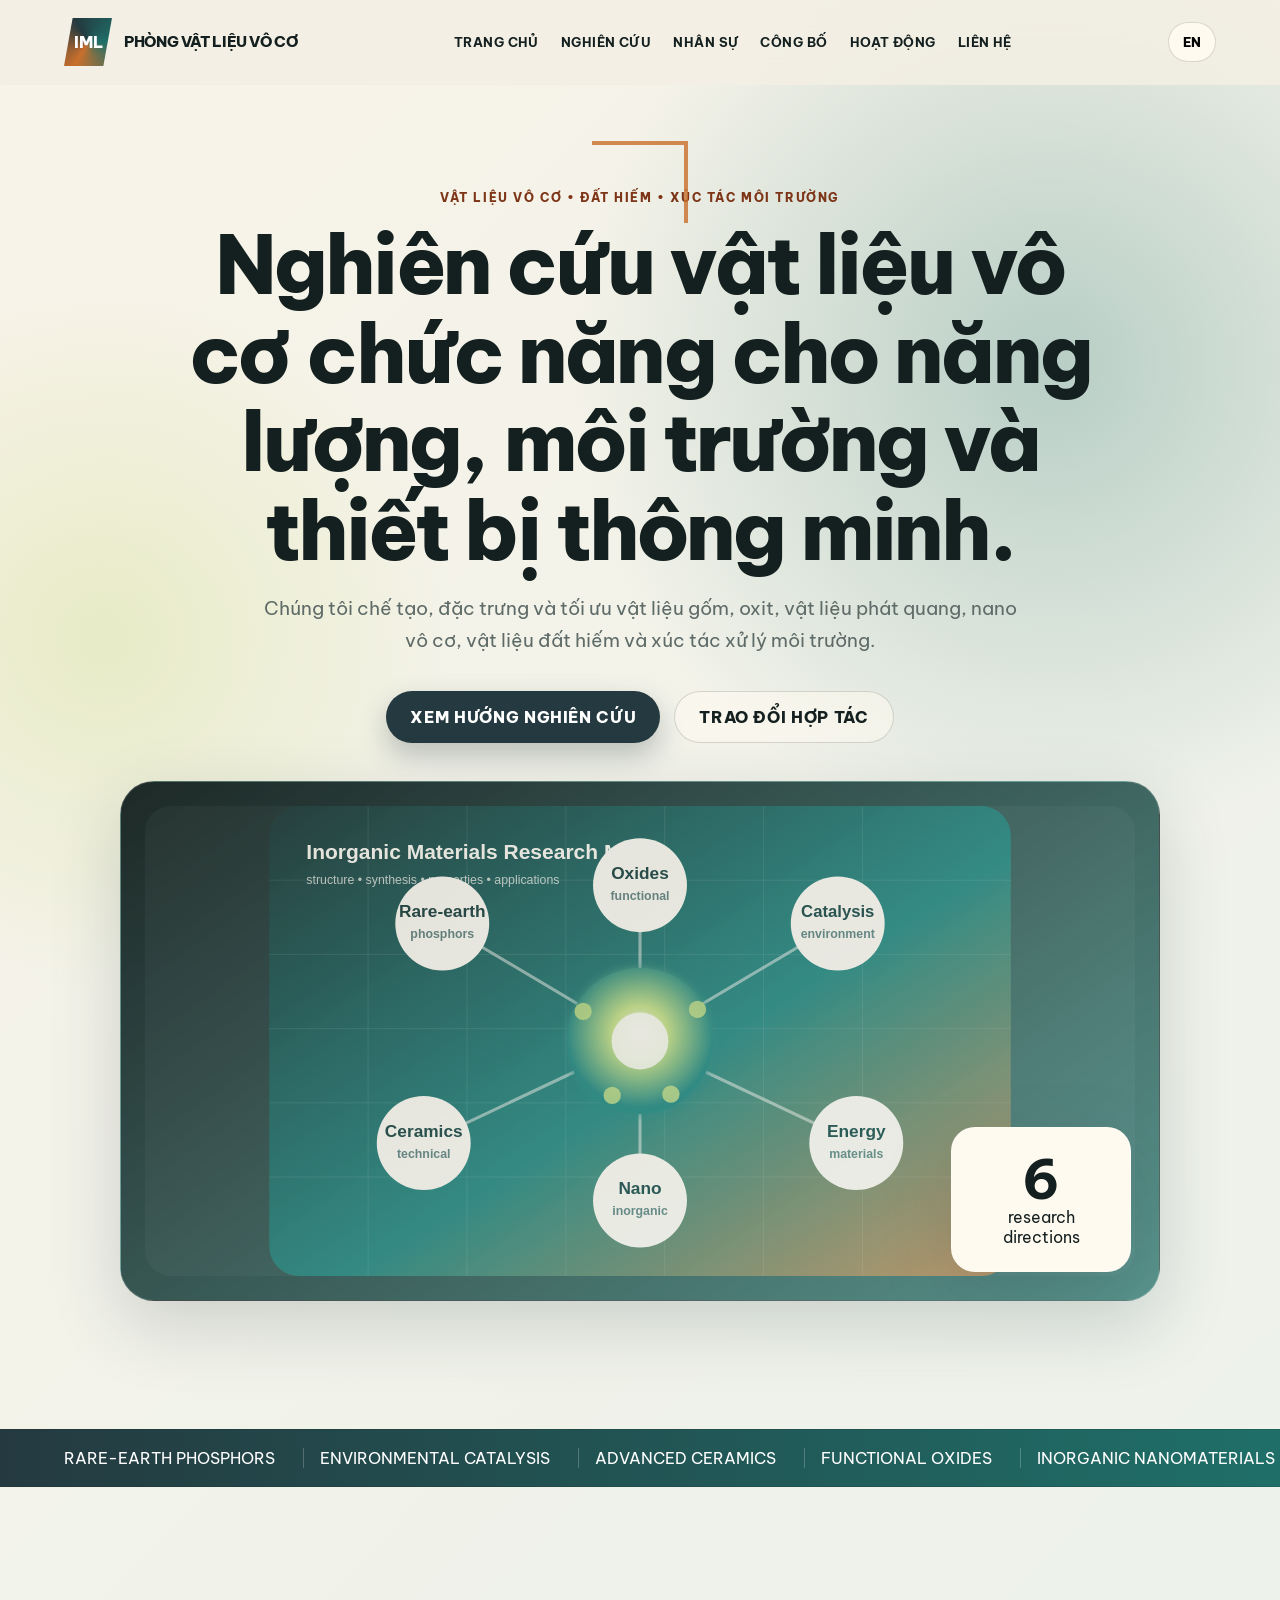
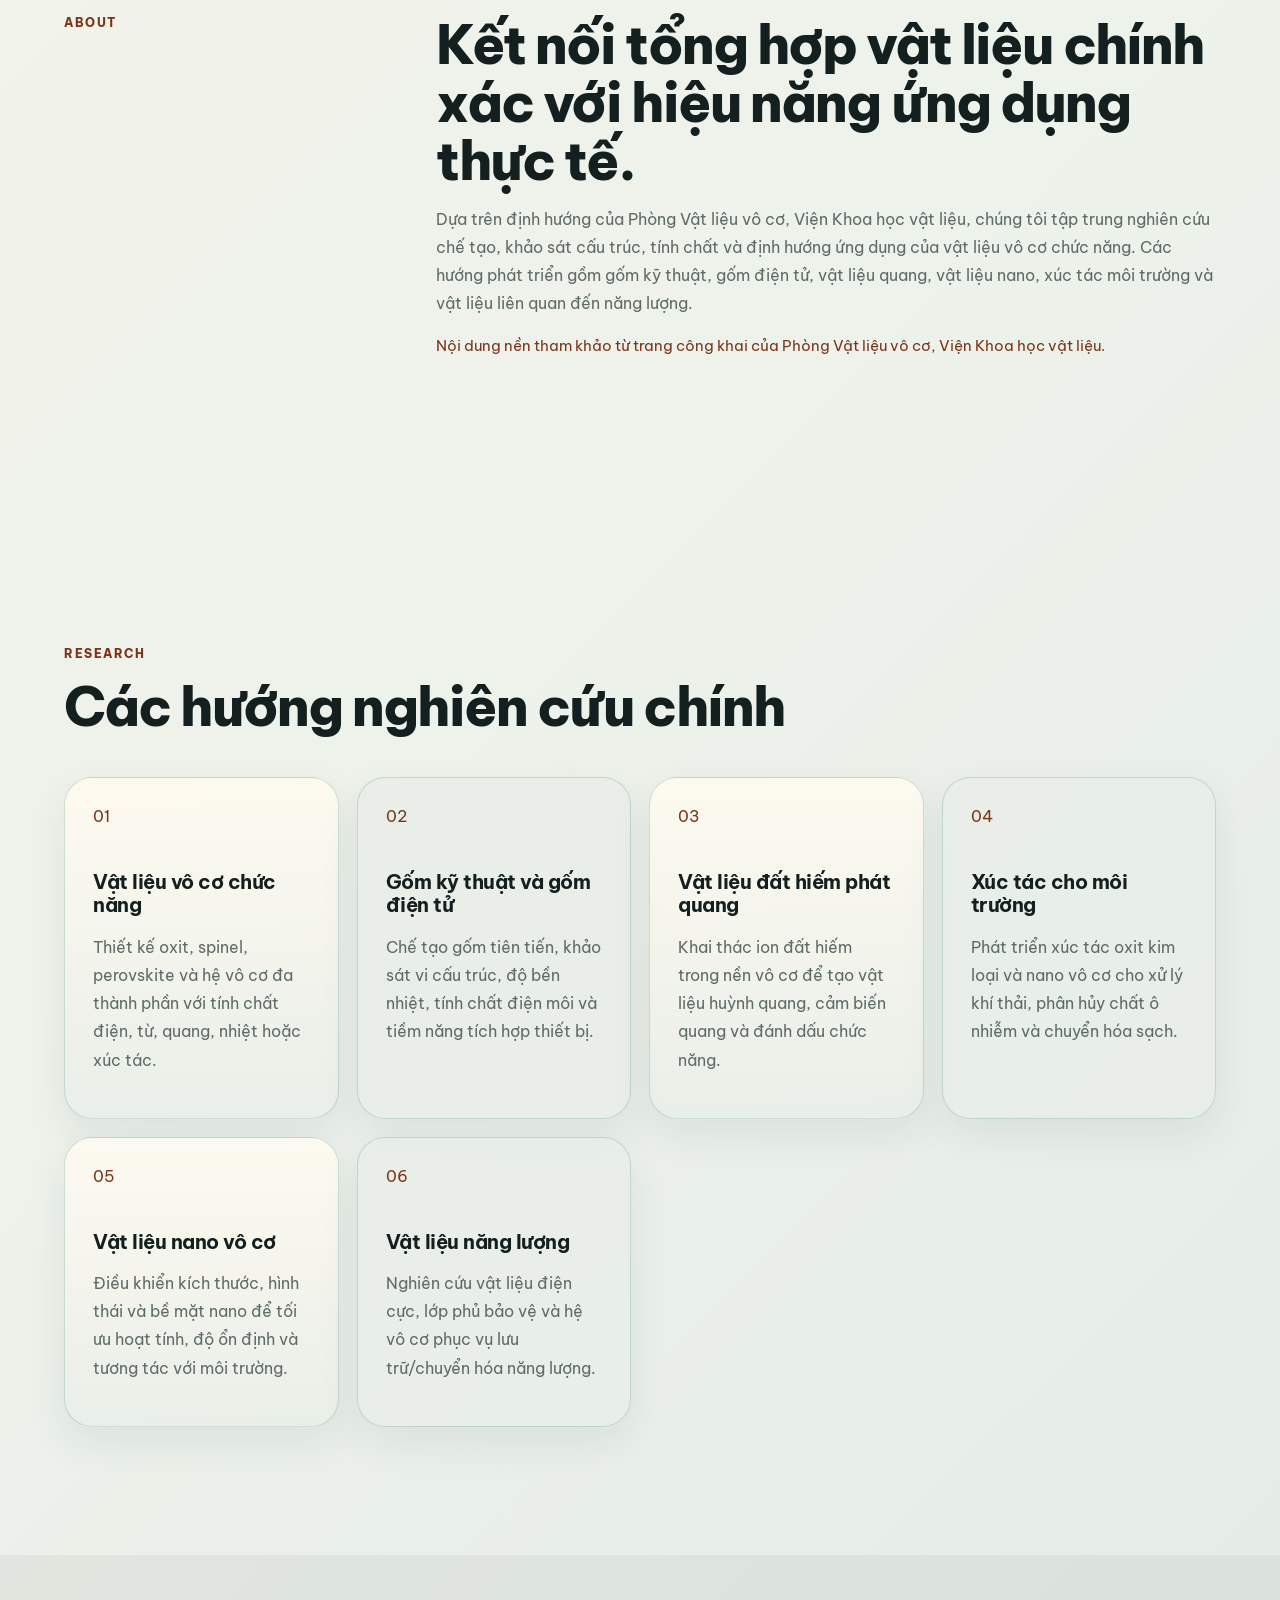
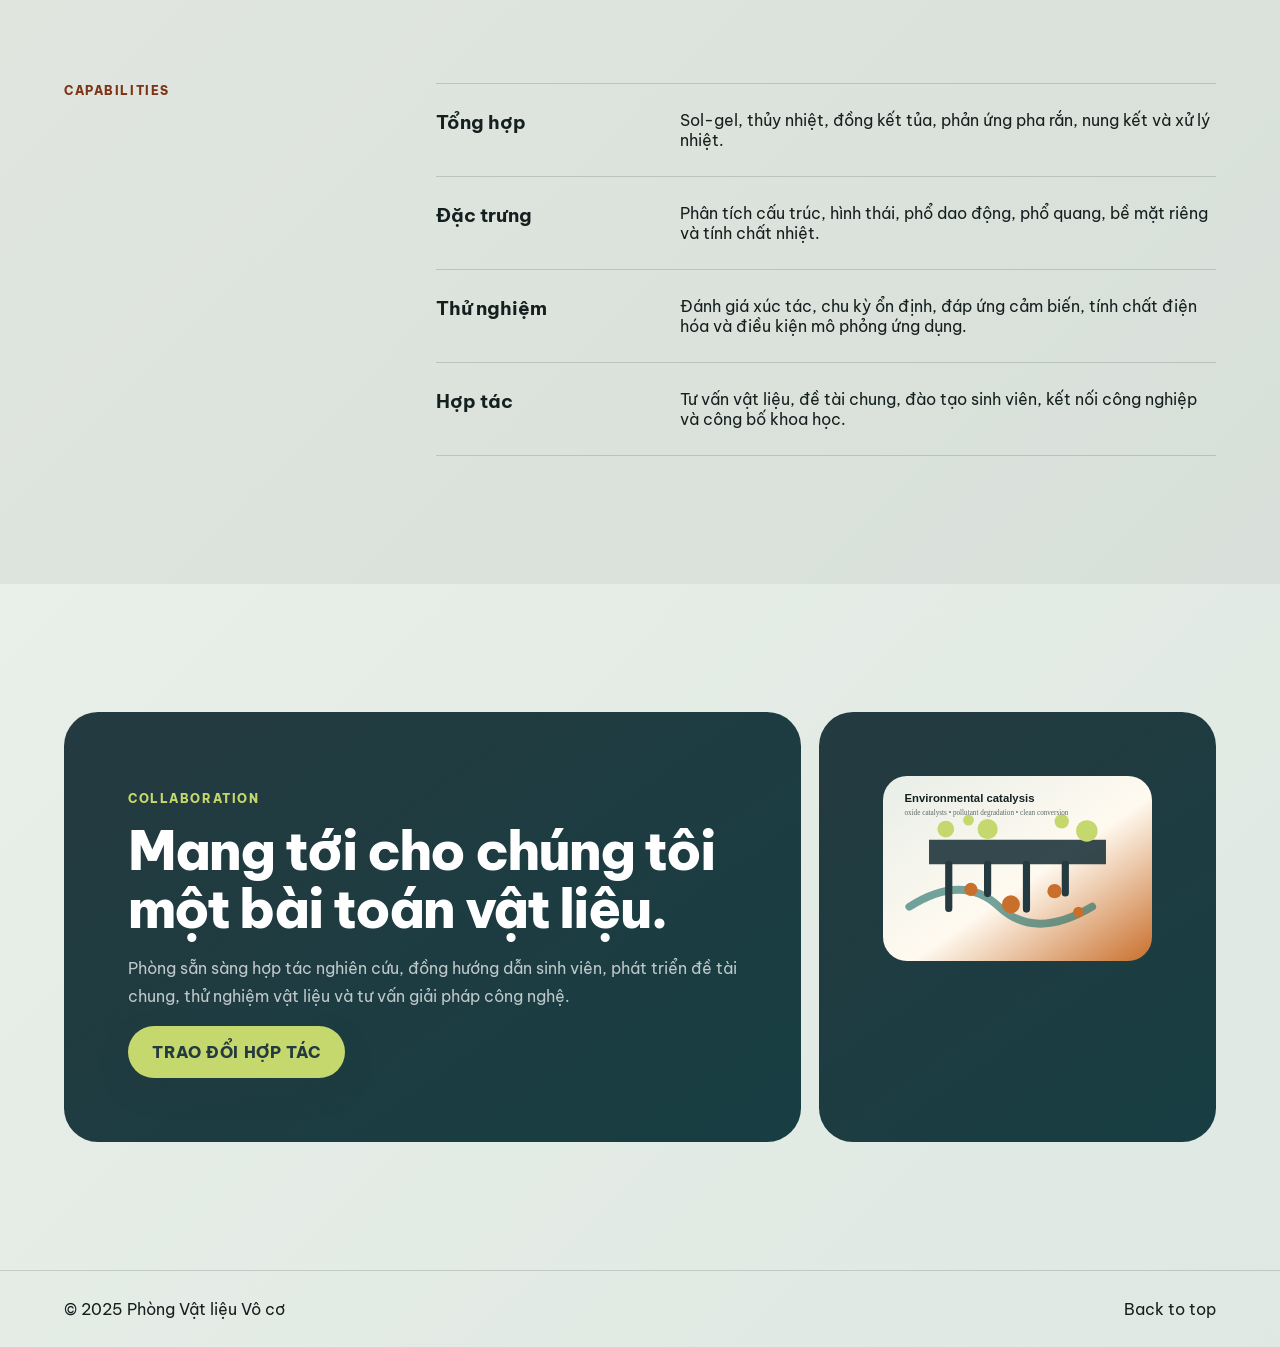
==== commit 313c498a: "Center homepage hero and add research map" ====
--- a/index.html
+++ b/index.html
@@ -39,7 +39,7 @@
         </div>
       </div>
       <div class="hero-panel reveal delay-1">
-        <img class="hero-art" src="assets/rare-earth-catalyst.svg" alt="Rare-earth materials and environmental catalyst illustration" />
+        <img class="hero-art" src="assets/research-fields.svg" alt="Research fields of the Inorganic Materials Laboratory" />
         <div class="metric-card"><strong>6</strong><span>research directions</span></div>
       </div>
     </section>
--- a/styles.css
+++ b/styles.css
@@ -1 +1,23 @@
-:root{--ink:#14201f;--muted:#5e6b68;--paper:#f4efe4;--panel:#fffaf0;--oxide:#c96f2c;--oxide-dark:#7d3518;--mineral:#1f6f68;--steel:#243a40;--lime:#c5d86d;--line:rgba(20,32,31,.16);--shadow:0 24px 70px rgba(36,58,64,.18)}*{box-sizing:border-box}html{scroll-behavior:smooth}body{margin:0;font-family:"Be Vietnam Pro",Arial,sans-serif;color:var(--ink);background:radial-gradient(circle at 12% 18%,rgba(197,216,109,.32),transparent 24rem),radial-gradient(circle at 88% 4%,rgba(201,111,44,.2),transparent 30rem),linear-gradient(135deg,#f8f3e8 0%,var(--paper) 46%,#e8eee8 100%)}a{color:inherit;text-decoration:none}.site-header{position:sticky;top:0;z-index:20;display:flex;align-items:center;justify-content:space-between;gap:16px;padding:18px clamp(18px,5vw,72px);background:rgba(244,239,228,.84);backdrop-filter:blur(18px);border-bottom:1px solid transparent;transition:.25s}.site-header.is-scrolled{border-color:var(--line);padding-block:12px}.brand{display:flex;gap:12px;align-items:center;font-family:"Be Vietnam Pro",Arial,sans-serif;font-weight:800}.brand-mark{display:grid;place-items:center;width:48px;height:48px;color:#fff;background:conic-gradient(from 90deg,var(--mineral),var(--oxide),var(--steel),var(--mineral));clip-path:polygon(18% 0,100% 0,82% 100%,0 100%)}.brand-text{max-width:210px;line-height:1.08;text-transform:uppercase;letter-spacing:-.025em;font-size:.92rem}.main-nav{display:flex;gap:22px;font-family:"Be Vietnam Pro",Arial,sans-serif;font-size:.8rem;font-weight:700;text-transform:uppercase;letter-spacing:.035em}.main-nav a{position:relative}.main-nav a:after{content:"";position:absolute;left:0;bottom:-8px;width:0;height:2px;background:var(--oxide);transition:.25s}.main-nav a:hover:after{width:100%}.nav-toggle{display:none;border:0;background:transparent}.nav-toggle span{display:block;width:26px;height:2px;margin:5px;background:var(--ink)}.lang-switch{min-width:48px;min-height:40px;border:1px solid var(--line);border-radius:999px;background:var(--panel);font-family:"Be Vietnam Pro",Arial,sans-serif;font-weight:800;cursor:pointer}.section-grid{display:grid;grid-template-columns:minmax(160px,.55fr) minmax(0,1.45fr);gap:clamp(28px,6vw,84px);padding:clamp(72px,10vw,132px) clamp(18px,5vw,72px)}.hero{min-height:86vh;align-items:center;padding-top:clamp(54px,7vw,92px)}.eyebrow,.section-label{font-family:"Be Vietnam Pro",Arial,sans-serif;font-size:.76rem;font-weight:800;letter-spacing:.13em;text-transform:uppercase;color:var(--oxide-dark)}h1,h2,h3{margin:0;font-family:"Be Vietnam Pro",Arial,sans-serif;letter-spacing:-.035em;line-height:1.08}h1{max-width:1040px;font-size:clamp(2.55rem,6.4vw,6.4rem);font-weight:800}h2{font-size:clamp(2rem,4.2vw,4.2rem);font-weight:800}h3{font-size:clamp(1.15rem,1.55vw,1.55rem);font-weight:700;letter-spacing:-.025em;line-height:1.18}p{color:var(--muted);line-height:1.76;font-size:1rem}.lead{max-width:760px;font-size:clamp(1.05rem,1.45vw,1.28rem);line-height:1.72}.hero-actions{display:flex;flex-wrap:wrap;gap:14px;margin-top:34px}.btn{display:inline-flex;align-items:center;justify-content:center;min-height:52px;padding:0 24px;border-radius:999px;font-family:"Be Vietnam Pro",Arial,sans-serif;font-weight:800;text-transform:uppercase;letter-spacing:.04em}.btn.primary{color:#fff;background:var(--steel);box-shadow:0 12px 28px rgba(36,58,64,.28)}.btn.ghost{border:1px solid var(--line);background:rgba(255,250,240,.54)}.hero-panel{position:relative;min-height:560px;border:1px solid var(--line);border-radius:34px;background:linear-gradient(145deg,rgba(255,250,240,.85),rgba(31,111,104,.14));box-shadow:var(--shadow);overflow:hidden}.hero-art{position:absolute;inset:24px;width:calc(100% - 48px);height:calc(100% - 48px);object-fit:cover;border-radius:26px}.metric-card{position:absolute;right:28px;bottom:28px;width:180px;padding:24px;border-radius:24px;background:var(--panel);box-shadow:var(--shadow)}.metric-card strong{display:block;font-family:"Be Vietnam Pro",Arial,sans-serif;font-size:3.4rem;line-height:1}.strip{display:flex;gap:16px;overflow:hidden;padding:18px clamp(18px,5vw,72px);border-block:1px solid var(--line);background:var(--steel);color:#fff;font-family:"Be Vietnam Pro",Arial,sans-serif;text-transform:uppercase;white-space:nowrap}.strip span{padding-right:28px;border-right:1px solid rgba(255,255,255,.22)}.research,.team,.page-content{padding:clamp(72px,10vw,132px) clamp(18px,5vw,72px)}.section-heading{max-width:780px;margin-bottom:42px}.card-grid,.people-grid,.page-grid{display:grid;grid-template-columns:repeat(4,1fr);gap:18px}.research-card,.person,.publication-list article,.activity-card{min-height:240px;padding:28px;border:1px solid var(--line);border-radius:28px;background:rgba(255,250,240,.72);box-shadow:0 16px 40px rgba(36,58,64,.08)}.research-card:nth-child(even){transform:translateY(28px);background:rgba(232,238,232,.78)}.card-index{display:block;margin-bottom:44px;font-family:"Be Vietnam Pro",Arial,sans-serif;color:var(--oxide-dark)}.capabilities{background:rgba(20,32,31,.05)}.capability-list{border-top:1px solid var(--line)}.capability-item{display:grid;grid-template-columns:220px 1fr;gap:24px;padding:26px 0;border-bottom:1px solid var(--line)}.capability-item strong{font-family:"Be Vietnam Pro",Arial,sans-serif;font-size:1.2rem}.avatar{display:grid;place-items:center;width:88px;height:88px;margin-bottom:38px;border-radius:50%;background:var(--mineral);color:#fff;font-family:"Be Vietnam Pro",Arial,sans-serif;font-weight:800}.publication-list{display:grid;gap:14px}.publication-list article{min-height:0;display:grid;grid-template-columns:90px 1fr 220px;gap:24px;align-items:center}.publication-list span{font-family:"Be Vietnam Pro",Arial,sans-serif;color:var(--oxide-dark)}.contact,.contact-page{display:grid;grid-template-columns:1.3fr .7fr;gap:18px;padding:clamp(72px,10vw,132px) clamp(18px,5vw,72px)}.contact-card,.contact-details{padding:clamp(32px,5vw,64px);border-radius:34px;background:var(--steel);color:#fff}.contact-card p,.contact-details p{color:rgba(255,255,255,.72)}.contact-card .eyebrow{color:var(--lime)}.contact-card .btn.primary{color:var(--steel);background:var(--lime)}.contact-details img{width:100%;border-radius:24px}.page-hero{padding:clamp(78px,11vw,150px) clamp(18px,5vw,72px) clamp(44px,7vw,90px);border-bottom:1px solid var(--line)}.page-hero h1{max-width:1080px;font-size:clamp(2.35rem,5.6vw,5.6rem)}.page-hero p:not(.eyebrow){max-width:860px;font-size:1.08rem;line-height:1.76}.activity-grid{grid-template-columns:repeat(3,1fr)}.activity-card{overflow:hidden;padding:0}.activity-card img{width:100%;aspect-ratio:4/3;object-fit:cover;display:block}.activity-card span,.activity-card h3,.activity-card p{margin-inline:24px}.activity-card span{display:inline-block;margin-top:22px;font-family:"Be Vietnam Pro",Arial,sans-serif;font-size:.78rem;font-weight:800;letter-spacing:.14em;text-transform:uppercase;color:var(--oxide-dark)}.source-note{font-size:.95rem;color:var(--oxide-dark)}.site-footer{display:flex;justify-content:space-between;padding:28px clamp(18px,5vw,72px);border-top:1px solid var(--line);font-family:"Be Vietnam Pro",Arial,sans-serif}.reveal{opacity:0;transform:translateY(26px);transition:opacity .7s ease,transform .7s ease}.reveal.is-visible{opacity:1;transform:translateY(0)}.delay-1{transition-delay:.12s}.delay-2{transition-delay:.22s}.delay-3{transition-delay:.32s}@media(max-width:920px){.nav-toggle{display:block;order:3}.lang-switch{order:2}.main-nav{position:absolute;top:100%;left:18px;right:18px;display:none;flex-direction:column;padding:22px;border:1px solid var(--line);border-radius:22px;background:var(--panel);box-shadow:var(--shadow)}.main-nav.is-open{display:flex}.section-grid,.hero,.contact,.contact-page{grid-template-columns:1fr}.hero-panel{min-height:430px}.card-grid,.people-grid,.page-grid,.activity-grid{grid-template-columns:1fr}.research-card:nth-child(even){transform:none}.capability-item,.publication-list article{grid-template-columns:1fr}}@media(max-width:560px){.brand-text{display:none}h1{font-size:clamp(2.25rem,12.5vw,3.65rem)}.hero-actions,.site-footer{flex-direction:column;align-items:flex-start}.metric-card{width:150px}}+:root{--ink:#14201f;--muted:#5e6b68;--paper:#f4efe4;--panel:#fffaf0;--oxide:#c96f2c;--oxide-dark:#7d3518;--mineral:#1f6f68;--steel:#243a40;--lime:#c5d86d;--line:rgba(20,32,31,.16);--shadow:0 24px 70px rgba(36,58,64,.18)}*{box-sizing:border-box}html{scroll-behavior:smooth}body{margin:0;font-family:"Be Vietnam Pro",Arial,sans-serif;color:var(--ink);background:radial-gradient(circle at 12% 18%,rgba(197,216,109,.32),transparent 24rem),radial-gradient(circle at 88% 4%,rgba(201,111,44,.2),transparent 30rem),linear-gradient(135deg,#f8f3e8 0%,var(--paper) 46%,#e8eee8 100%)}a{color:inherit;text-decoration:none}.site-header{position:sticky;top:0;z-index:20;display:flex;align-items:center;justify-content:space-between;gap:16px;padding:18px clamp(18px,5vw,72px);background:rgba(244,239,228,.84);backdrop-filter:blur(18px);border-bottom:1px solid transparent;transition:.25s}.site-header.is-scrolled{border-color:var(--line);padding-block:12px}.brand{display:flex;gap:12px;align-items:center;font-family:"Be Vietnam Pro",Arial,sans-serif;font-weight:800}.brand-mark{display:grid;place-items:center;width:48px;height:48px;color:#fff;background:conic-gradient(from 90deg,var(--mineral),var(--oxide),var(--steel),var(--mineral));clip-path:polygon(18% 0,100% 0,82% 100%,0 100%)}.brand-text{max-width:210px;line-height:1.08;text-transform:uppercase;letter-spacing:-.025em;font-size:.92rem}.main-nav{display:flex;gap:22px;font-family:"Be Vietnam Pro",Arial,sans-serif;font-size:.8rem;font-weight:700;text-transform:uppercase;letter-spacing:.035em}.main-nav a{position:relative}.main-nav a:after{content:"";position:absolute;left:0;bottom:-8px;width:0;height:2px;background:var(--oxide);transition:.25s}.main-nav a:hover:after{width:100%}.nav-toggle{display:none;border:0;background:transparent}.nav-toggle span{display:block;width:26px;height:2px;margin:5px;background:var(--ink)}.lang-switch{min-width:48px;min-height:40px;border:1px solid var(--line);border-radius:999px;background:var(--panel);font-family:"Be Vietnam Pro",Arial,sans-serif;font-weight:800;cursor:pointer}.section-grid{display:grid;grid-template-columns:minmax(160px,.55fr) minmax(0,1.45fr);gap:clamp(28px,6vw,84px);padding:clamp(72px,10vw,132px) clamp(18px,5vw,72px)}.hero{min-height:86vh;align-items:center;padding-top:clamp(54px,7vw,92px)}.eyebrow,.section-label{font-family:"Be Vietnam Pro",Arial,sans-serif;font-size:.76rem;font-weight:800;letter-spacing:.13em;text-transform:uppercase;color:var(--oxide-dark)}h1,h2,h3{margin:0;font-family:"Be Vietnam Pro",Arial,sans-serif;letter-spacing:-.035em;line-height:1.08}h1{max-width:1040px;font-size:clamp(2.55rem,6.4vw,6.4rem);font-weight:800}h2{font-size:clamp(2rem,4.2vw,4.2rem);font-weight:800}h3{font-size:clamp(1.15rem,1.55vw,1.55rem);font-weight:700;letter-spacing:-.025em;line-height:1.18}p{color:var(--muted);line-height:1.76;font-size:1rem}.lead{max-width:760px;font-size:clamp(1.05rem,1.45vw,1.28rem);line-height:1.72}.hero-actions{display:flex;flex-wrap:wrap;gap:14px;margin-top:34px}.btn{display:inline-flex;align-items:center;justify-content:center;min-height:52px;padding:0 24px;border-radius:999px;font-family:"Be Vietnam Pro",Arial,sans-serif;font-weight:800;text-transform:uppercase;letter-spacing:.04em}.btn.primary{color:#fff;background:var(--steel);box-shadow:0 12px 28px rgba(36,58,64,.28)}.btn.ghost{border:1px solid var(--line);background:rgba(255,250,240,.54)}.hero-panel{position:relative;min-height:560px;border:1px solid var(--line);border-radius:34px;background:linear-gradient(145deg,rgba(255,250,240,.85),rgba(31,111,104,.14));box-shadow:var(--shadow);overflow:hidden}.hero-art{position:absolute;inset:24px;width:calc(100% - 48px);height:calc(100% - 48px);object-fit:cover;border-radius:26px}.metric-card{position:absolute;right:28px;bottom:28px;width:180px;padding:24px;border-radius:24px;background:var(--panel);box-shadow:var(--shadow)}.metric-card strong{display:block;font-family:"Be Vietnam Pro",Arial,sans-serif;font-size:3.4rem;line-height:1}.strip{display:flex;gap:16px;overflow:hidden;padding:18px clamp(18px,5vw,72px);border-block:1px solid var(--line);background:var(--steel);color:#fff;font-family:"Be Vietnam Pro",Arial,sans-serif;text-transform:uppercase;white-space:nowrap}.strip span{padding-right:28px;border-right:1px solid rgba(255,255,255,.22)}.research,.team,.page-content{padding:clamp(72px,10vw,132px) clamp(18px,5vw,72px)}.section-heading{max-width:780px;margin-bottom:42px}.card-grid,.people-grid,.page-grid{display:grid;grid-template-columns:repeat(4,1fr);gap:18px}.research-card,.person,.publication-list article,.activity-card{min-height:240px;padding:28px;border:1px solid var(--line);border-radius:28px;background:rgba(255,250,240,.72);box-shadow:0 16px 40px rgba(36,58,64,.08)}.research-card:nth-child(even){transform:translateY(28px);background:rgba(232,238,232,.78)}.card-index{display:block;margin-bottom:44px;font-family:"Be Vietnam Pro",Arial,sans-serif;color:var(--oxide-dark)}.capabilities{background:rgba(20,32,31,.05)}.capability-list{border-top:1px solid var(--line)}.capability-item{display:grid;grid-template-columns:220px 1fr;gap:24px;padding:26px 0;border-bottom:1px solid var(--line)}.capability-item strong{font-family:"Be Vietnam Pro",Arial,sans-serif;font-size:1.2rem}.avatar{display:grid;place-items:center;width:88px;height:88px;margin-bottom:38px;border-radius:50%;background:var(--mineral);color:#fff;font-family:"Be Vietnam Pro",Arial,sans-serif;font-weight:800}.publication-list{display:grid;gap:14px}.publication-list article{min-height:0;display:grid;grid-template-columns:90px 1fr 220px;gap:24px;align-items:center}.publication-list span{font-family:"Be Vietnam Pro",Arial,sans-serif;color:var(--oxide-dark)}.contact,.contact-page{display:grid;grid-template-columns:1.3fr .7fr;gap:18px;padding:clamp(72px,10vw,132px) clamp(18px,5vw,72px)}.contact-card,.contact-details{padding:clamp(32px,5vw,64px);border-radius:34px;background:var(--steel);color:#fff}.contact-card p,.contact-details p{color:rgba(255,255,255,.72)}.contact-card .eyebrow{color:var(--lime)}.contact-card .btn.primary{color:var(--steel);background:var(--lime)}.contact-details img{width:100%;border-radius:24px}.page-hero{padding:clamp(78px,11vw,150px) clamp(18px,5vw,72px) clamp(44px,7vw,90px);border-bottom:1px solid var(--line)}.page-hero h1{max-width:1080px;font-size:clamp(2.35rem,5.6vw,5.6rem)}.page-hero p:not(.eyebrow){max-width:860px;font-size:1.08rem;line-height:1.76}.activity-grid{grid-template-columns:repeat(3,1fr)}.activity-card{overflow:hidden;padding:0}.activity-card img{width:100%;aspect-ratio:4/3;object-fit:cover;display:block}.activity-card span,.activity-card h3,.activity-card p{margin-inline:24px}.activity-card span{display:inline-block;margin-top:22px;font-family:"Be Vietnam Pro",Arial,sans-serif;font-size:.78rem;font-weight:800;letter-spacing:.14em;text-transform:uppercase;color:var(--oxide-dark)}.source-note{font-size:.95rem;color:var(--oxide-dark)}.site-footer{display:flex;justify-content:space-between;padding:28px clamp(18px,5vw,72px);border-top:1px solid var(--line);font-family:"Be Vietnam Pro",Arial,sans-serif}.reveal{opacity:0;transform:translateY(26px);transition:opacity .7s ease,transform .7s ease}.reveal.is-visible{opacity:1;transform:translateY(0)}.delay-1{transition-delay:.12s}.delay-2{transition-delay:.22s}.delay-3{transition-delay:.32s}@media(max-width:920px){.nav-toggle{display:block;order:3}.lang-switch{order:2}.main-nav{position:absolute;top:100%;left:18px;right:18px;display:none;flex-direction:column;padding:22px;border:1px solid var(--line);border-radius:22px;background:var(--panel);box-shadow:var(--shadow)}.main-nav.is-open{display:flex}.section-grid,.hero,.contact,.contact-page{grid-template-columns:1fr}.hero-panel{min-height:430px}.card-grid,.people-grid,.page-grid,.activity-grid{grid-template-columns:1fr}.research-card:nth-child(even){transform:none}.capability-item,.publication-list article{grid-template-columns:1fr}}@media(max-width:560px){.brand-text{display:none}h1{font-size:clamp(2.25rem,12.5vw,3.65rem)}.hero-actions,.site-footer{flex-direction:column;align-items:flex-start}.metric-card{width:150px}}
+
+/* Technology/materials visual refinement */
+body{background:radial-gradient(circle at 8% 14%,rgba(197,216,109,.28),transparent 22rem),radial-gradient(circle at 82% 8%,rgba(31,111,104,.28),transparent 30rem),linear-gradient(135deg,#f8f3e8 0%,#edf2eb 48%,#dfe8e3 100%)}
+.hero{min-height:82vh}.hero-copy{position:relative}.hero-copy:before{content:"";position:absolute;left:-28px;top:-22px;width:78px;height:78px;border-left:4px solid var(--oxide);border-top:4px solid var(--oxide);opacity:.8}.hero-panel{background:linear-gradient(145deg,rgba(20,32,31,.96),rgba(31,111,104,.72));border-color:rgba(255,255,255,.16)}
+.hero-panel:after{content:"";position:absolute;inset:0;background:linear-gradient(110deg,transparent 0 35%,rgba(255,255,255,.12) 47%,transparent 58%);transform:translateX(-100%);animation:scan 7s ease-in-out infinite}.hero-art{mix-blend-mode:screen;opacity:.88}.metric-card{border:1px solid rgba(255,255,255,.28)}
+.research-card,.person,.publication-list article,.activity-card{background:linear-gradient(180deg,rgba(255,250,240,.9),rgba(232,238,232,.82));border-color:rgba(31,111,104,.2)}.research-card:hover,.person:hover,.activity-card:hover{transform:translateY(-6px);box-shadow:0 24px 55px rgba(31,111,104,.18);transition:.25s}.research-card:nth-child(even):hover{transform:translateY(18px)}
+.avatar-photo{display:block;width:112px;height:112px;margin-bottom:28px;border-radius:28px;object-fit:cover;border:3px solid rgba(31,111,104,.26);box-shadow:0 18px 38px rgba(31,111,104,.18)}.person-role{font-weight:700;color:var(--oxide-dark)}.person-email{display:inline-block;margin:4px 0 14px;color:var(--mineral);font-weight:700}.profile-links{display:flex;flex-wrap:wrap;gap:8px}.profile-links a{padding:8px 11px;border:1px solid rgba(31,111,104,.24);border-radius:999px;background:rgba(31,111,104,.08);font-size:.82rem;font-weight:700;color:var(--steel)}
+.strip{background:linear-gradient(90deg,var(--steel),var(--mineral));}.page-hero{background:linear-gradient(135deg,rgba(20,32,31,.06),rgba(31,111,104,.08))}.contact-card,.contact-details{background:linear-gradient(145deg,var(--steel),#173e42)}
+@keyframes scan{0%,38%{transform:translateX(-100%)}62%,100%{transform:translateX(100%)}}
+@media(max-width:920px){.research-card:nth-child(even):hover{transform:translateY(-6px)}}
+
+
+/* Centered homepage hero */
+body[data-page="home"] .hero{grid-template-columns:1fr;justify-items:center;text-align:center;gap:38px;padding-top:clamp(58px,7vw,96px)}
+body[data-page="home"] .hero-copy{max-width:1120px;margin-inline:auto}
+body[data-page="home"] .hero-copy:before{left:50%;transform:translateX(-50%);top:-34px;width:92px;border-left:0;border-right:4px solid var(--oxide)}
+body[data-page="home"] .hero-copy .eyebrow,body[data-page="home"] .lead{margin-left:auto;margin-right:auto}
+body[data-page="home"] h1{margin-inline:auto;max-width:1120px;text-wrap:balance}
+body[data-page="home"] .hero-actions{justify-content:center}
+body[data-page="home"] .hero-panel{width:min(1040px,100%);min-height:520px}
+body[data-page="home"] .hero-art{object-fit:contain;background:rgba(255,250,240,.04)}
+@media(max-width:720px){body[data-page="home"] .hero-panel{min-height:360px}body[data-page="home"] .metric-card{right:18px;bottom:18px;width:132px;padding:18px}body[data-page="home"] .metric-card strong{font-size:2.6rem}}
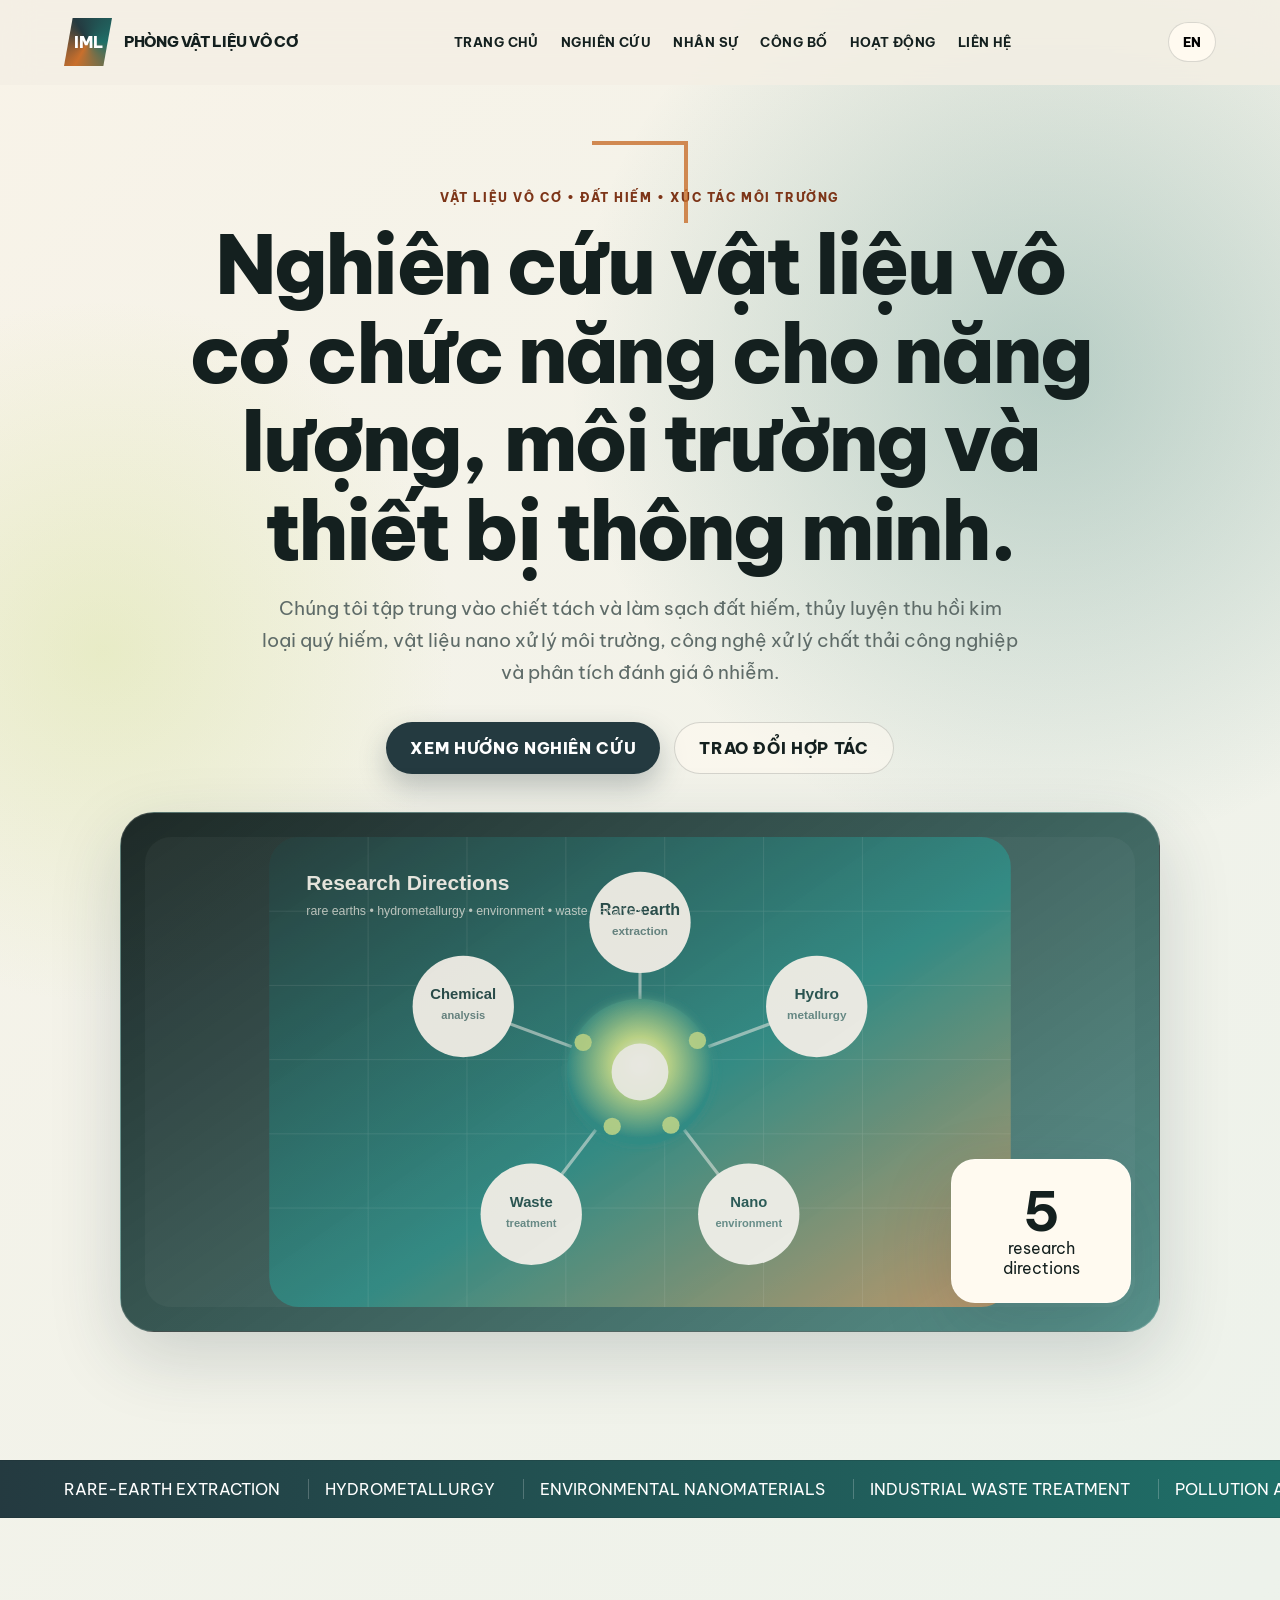
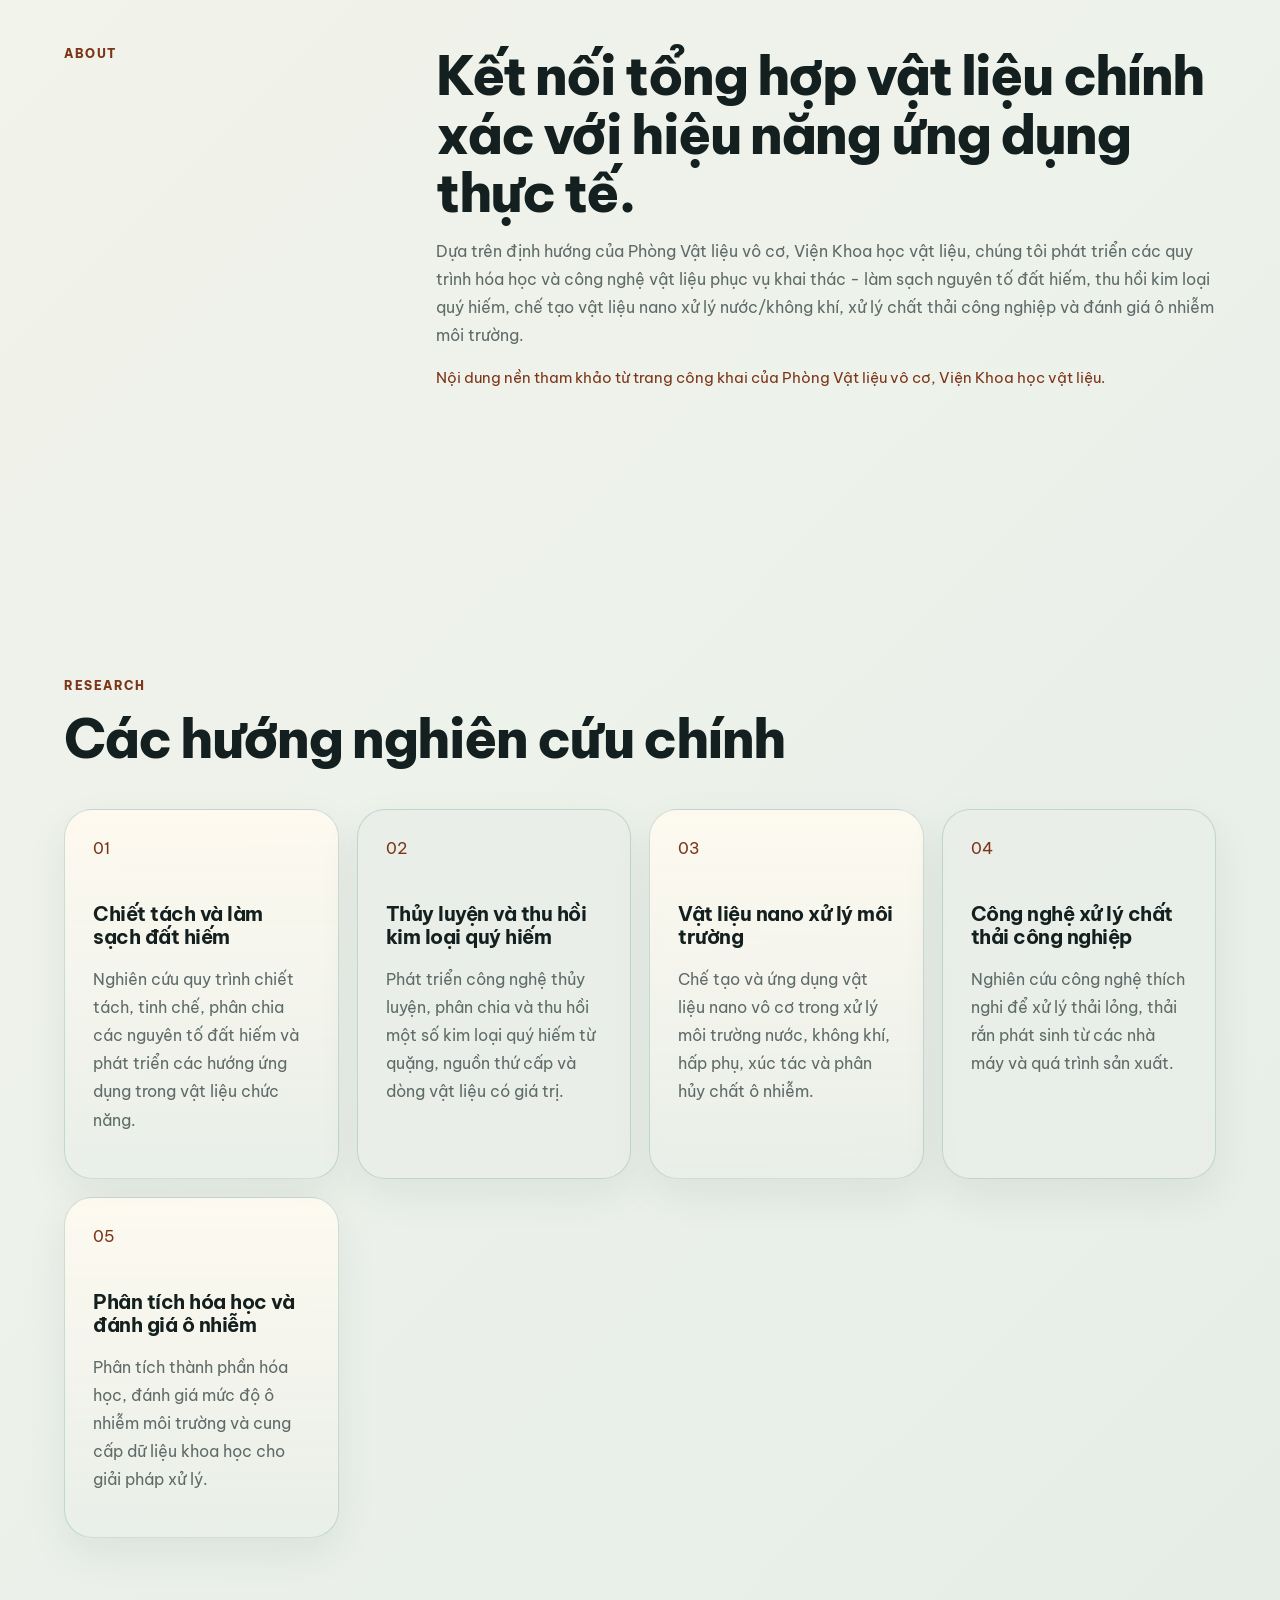
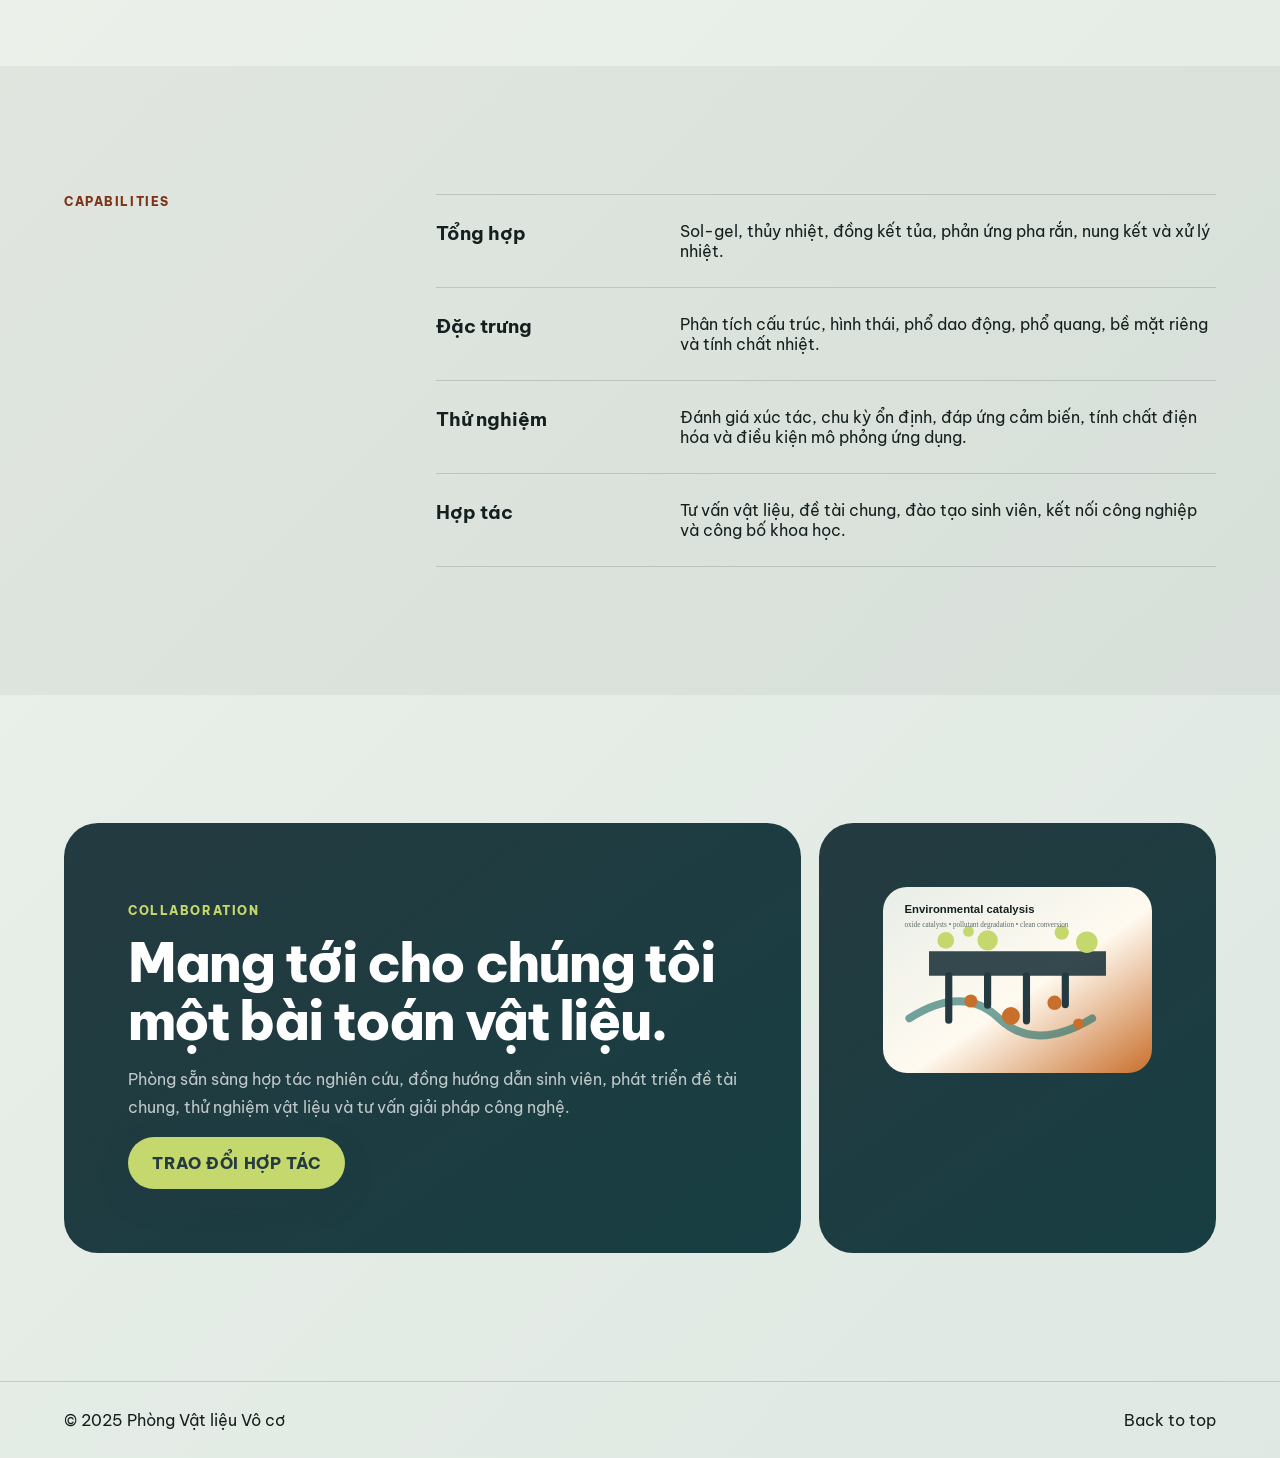
==== commit 2c5552c4: "Align research directions with lab focus" ====
--- a/index.html
+++ b/index.html
@@ -40,10 +40,10 @@
       </div>
       <div class="hero-panel reveal delay-1">
         <img class="hero-art" src="assets/research-fields.svg" alt="Research fields of the Inorganic Materials Laboratory" />
-        <div class="metric-card"><strong>6</strong><span>research directions</span></div>
+        <div class="metric-card"><strong>5</strong><span>research directions</span></div>
       </div>
     </section>
-    <section class="strip"><span>Rare-earth phosphors</span><span>Environmental catalysis</span><span>Advanced ceramics</span><span>Functional oxides</span><span>Inorganic nanomaterials</span></section>
+    <section class="strip"><span>Rare-earth extraction</span><span>Hydrometallurgy</span><span>Environmental nanomaterials</span><span>Industrial waste treatment</span><span>Pollution assessment</span></section>
     <section class="intro section-grid">
       <div class="section-label reveal">About</div>
       <div class="intro-text reveal delay-1"><h2 data-i18n="home.aboutTitle"></h2><p data-i18n="home.aboutText"></p><p class="source-note" data-i18n="common.sourceNote"></p></div>
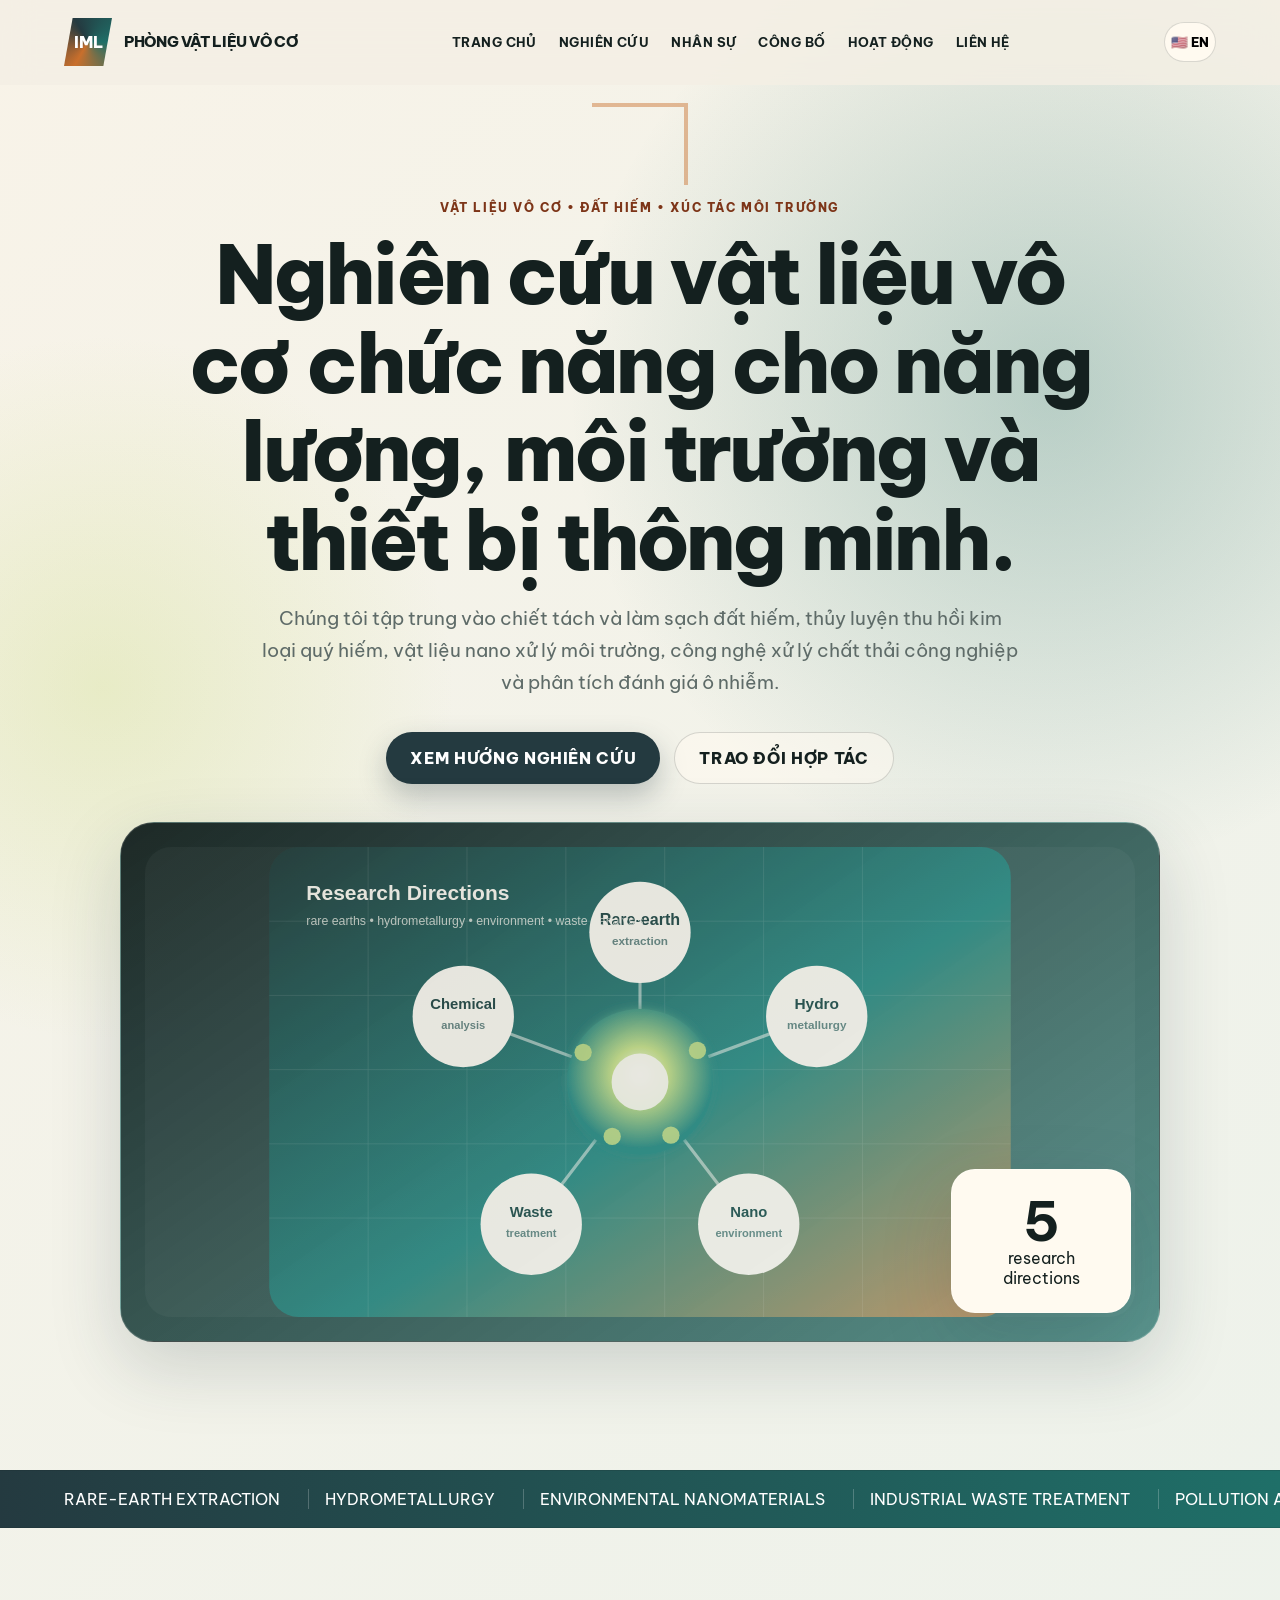
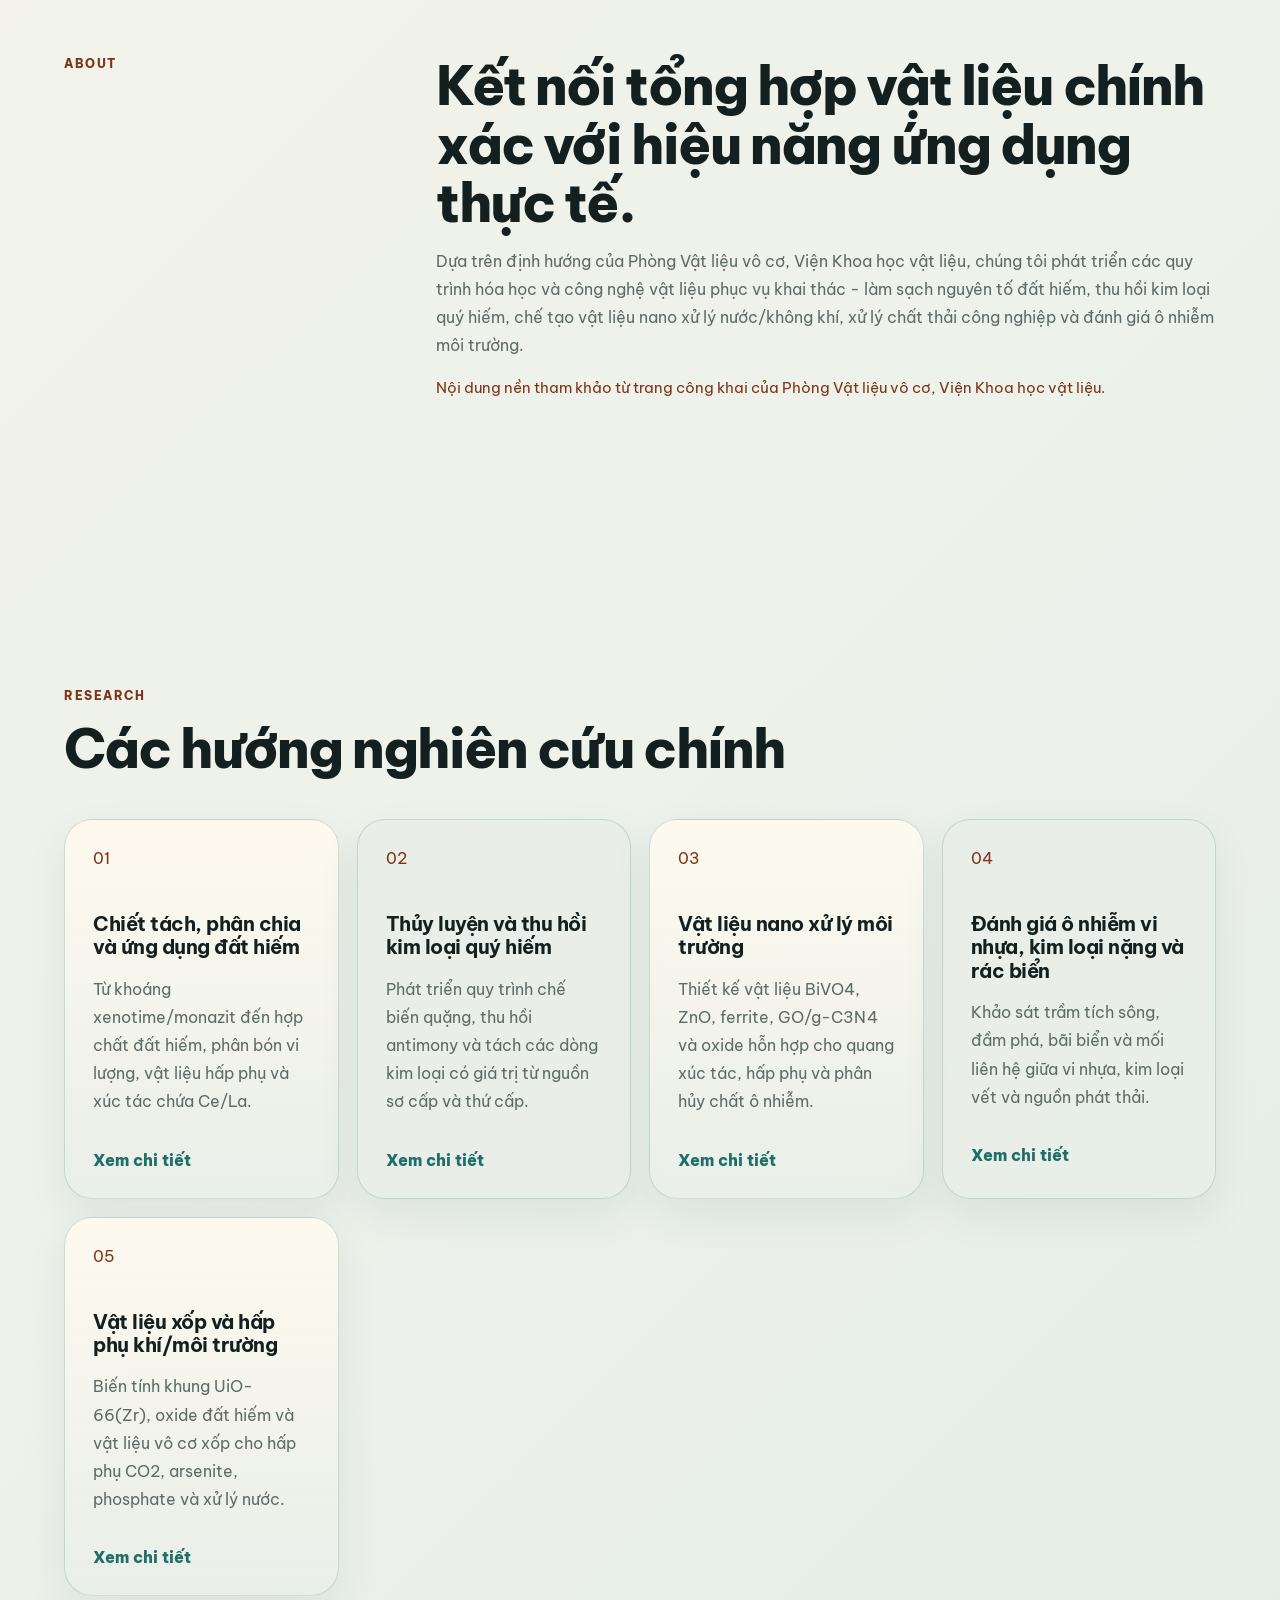
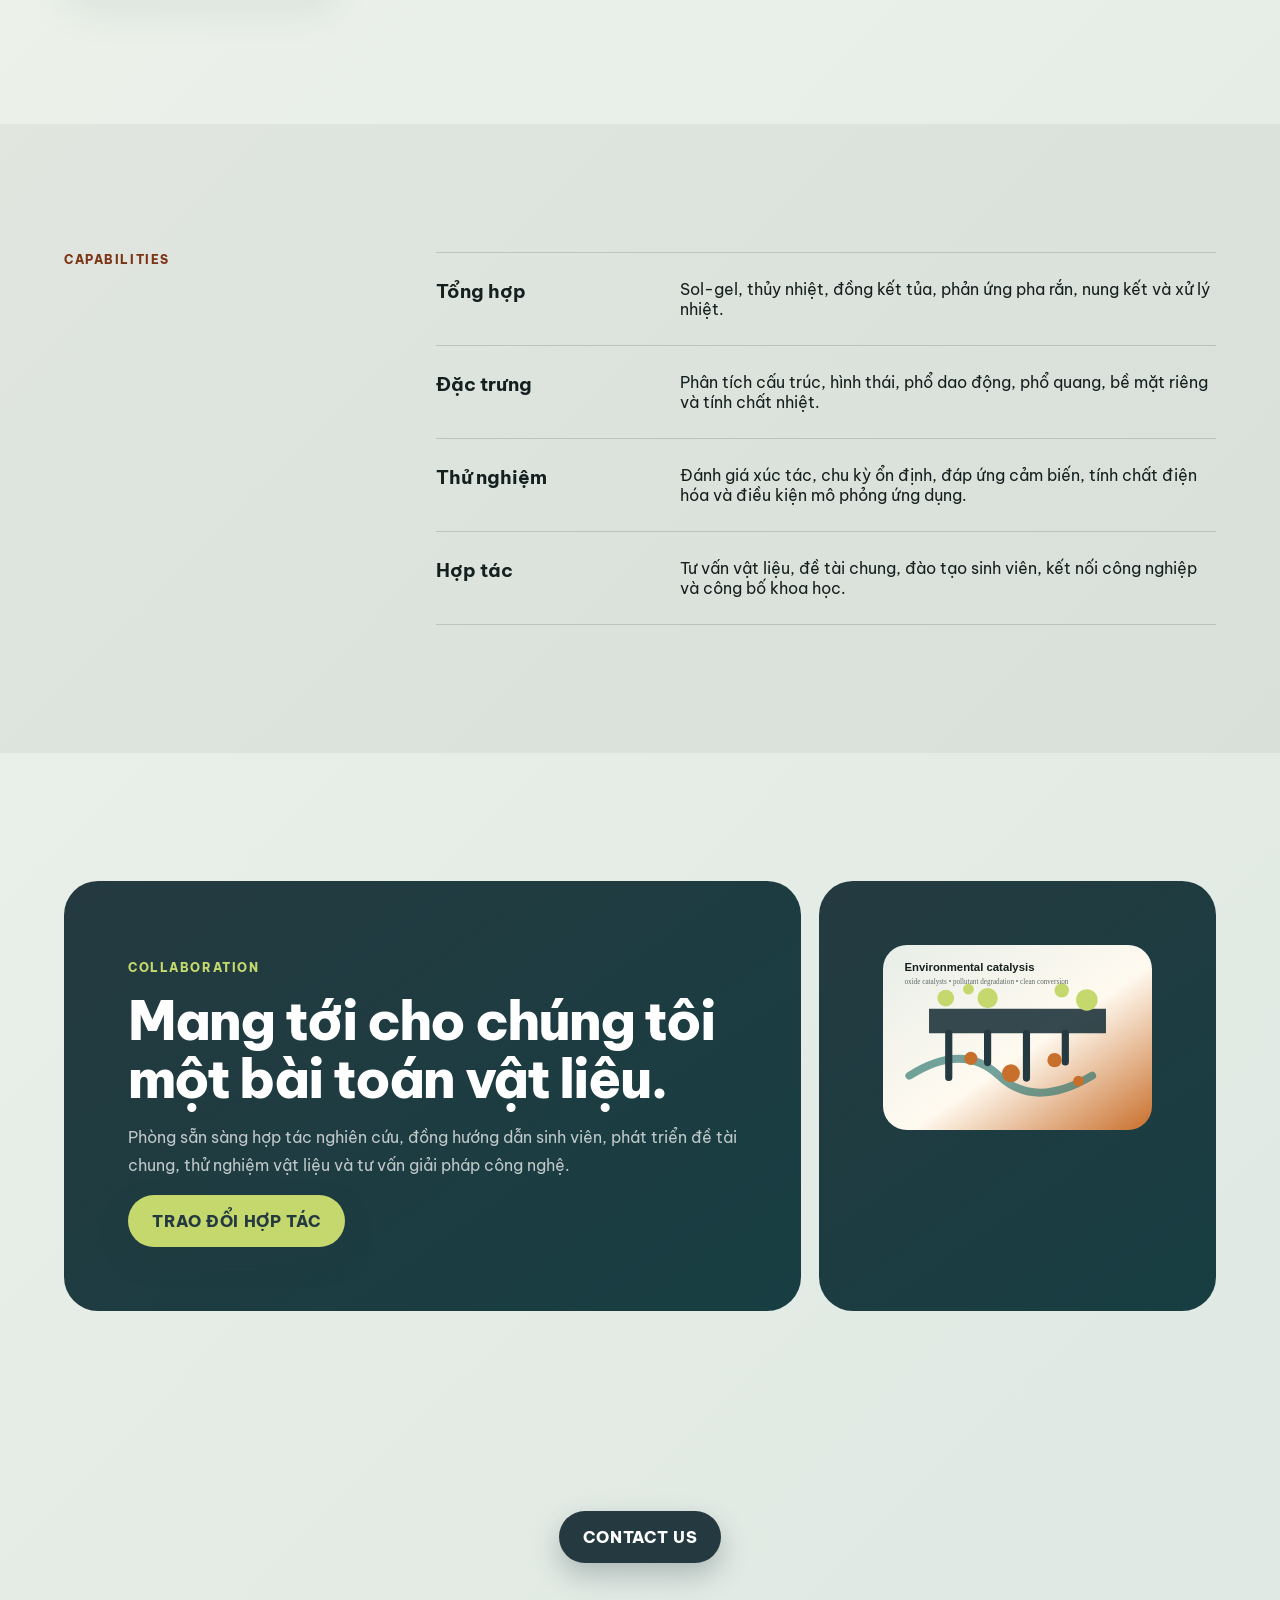
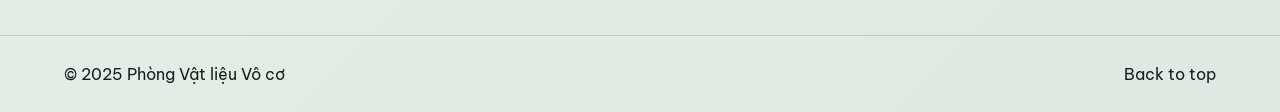
==== commit d6de9fb9: "Refine lab website language publications and contact CTAs" ====
--- a/index.html
+++ b/index.html
@@ -25,7 +25,7 @@
       <a data-i18n="nav.activities" href="pages/activities.html">Activities</a>
       <a data-i18n="nav.contact" href="pages/contact.html">Contact</a>
     </nav>
-    <button class="lang-switch" type="button" data-lang-toggle>EN</button>
+    <button class="lang-switch" type="button" data-lang-toggle>🇺🇸 EN</button>
   </header>
   <main id="top">
     <section class="hero section-grid">
@@ -51,6 +51,7 @@
     <section class="research"><div class="section-heading reveal"><p class="eyebrow">Research</p><h2 data-i18n="home.programsTitle"></h2></div><div class="card-grid" data-render="researchItems"></div></section>
     <section class="capabilities section-grid"><div class="section-label reveal">Capabilities</div><div class="capability-list reveal delay-1" data-render="capabilities"></div></section>
     <section class="contact"><div class="contact-card reveal"><p class="eyebrow">Collaboration</p><h2 data-i18n="home.collaborationTitle"></h2><p data-i18n="home.collaborationText"></p><a class="btn primary" data-i18n="common.ctaContact" href="pages/contact.html"></a></div><div class="contact-details reveal delay-1"><img src="assets/environment-catalysis.svg" alt="Environmental catalysis illustration" /></div></section>
+    <section class="final-cta reveal"><a class="btn primary" data-i18n="common.contactUs" href="pages/contact.html">Contact us</a></section>
   </main>
   <footer class="site-footer">
     <span>© 2025 <span data-i18n="common.labName">Inorganic Materials Lab</span></span>
--- a/styles.css
+++ b/styles.css
@@ -4,9 +4,9 @@
 body{background:radial-gradient(circle at 8% 14%,rgba(197,216,109,.28),transparent 22rem),radial-gradient(circle at 82% 8%,rgba(31,111,104,.28),transparent 30rem),linear-gradient(135deg,#f8f3e8 0%,#edf2eb 48%,#dfe8e3 100%)}
 .hero{min-height:82vh}.hero-copy{position:relative}.hero-copy:before{content:"";position:absolute;left:-28px;top:-22px;width:78px;height:78px;border-left:4px solid var(--oxide);border-top:4px solid var(--oxide);opacity:.8}.hero-panel{background:linear-gradient(145deg,rgba(20,32,31,.96),rgba(31,111,104,.72));border-color:rgba(255,255,255,.16)}
 .hero-panel:after{content:"";position:absolute;inset:0;background:linear-gradient(110deg,transparent 0 35%,rgba(255,255,255,.12) 47%,transparent 58%);transform:translateX(-100%);animation:scan 7s ease-in-out infinite}.hero-art{mix-blend-mode:screen;opacity:.88}.metric-card{border:1px solid rgba(255,255,255,.28)}
-.research-card,.person,.publication-list article,.activity-card{background:linear-gradient(180deg,rgba(255,250,240,.9),rgba(232,238,232,.82));border-color:rgba(31,111,104,.2)}.research-card:hover,.person:hover,.activity-card:hover{transform:translateY(-6px);box-shadow:0 24px 55px rgba(31,111,104,.18);transition:.25s}.research-card:nth-child(even):hover{transform:translateY(18px)}
+.research-card,.person,.publication-list article,.activity-card{background:linear-gradient(180deg,rgba(255,250,240,.9),rgba(232,238,232,.82));border-color:rgba(31,111,104,.2)}.card-link,.back-link,.publication-list a{color:var(--mineral);text-decoration:none;font-weight:800}.card-link{display:inline-block;margin-top:18px}.back-link{display:inline-block;margin-bottom:22px}.research-detail{max-width:1120px;margin:0 auto}.research-detail h2{font-size:clamp(2rem,4vw,4rem);margin:0 0 18px}.detail-columns{display:grid;grid-template-columns:1fr 1fr;gap:24px;margin-top:34px}.detail-columns section{padding:28px;border:1px solid var(--line);border-radius:28px;background:rgba(255,250,240,.74)}.detail-columns li{margin:0 0 12px}@media(max-width:760px){.detail-columns{grid-template-columns:1fr}}.publication-list a{color:var(--mineral);text-decoration:none;font-weight:800}.publication-list a:hover{text-decoration:underline}.publication-section-title{grid-column:1/-1;margin:18px 0 6px;padding-top:10px;border-top:1px solid var(--line);font-size:.82rem;letter-spacing:.18em;text-transform:uppercase;color:var(--oxide-dark);font-weight:800}.patent-item{border-left:4px solid rgba(201,111,44,.55)}.research-card:hover,.person:hover,.activity-card:hover{transform:translateY(-6px);box-shadow:0 24px 55px rgba(31,111,104,.18);transition:.25s}.research-card:nth-child(even):hover{transform:translateY(18px)}
 .avatar-photo{display:block;width:112px;height:112px;margin-bottom:28px;border-radius:28px;object-fit:cover;border:3px solid rgba(31,111,104,.26);box-shadow:0 18px 38px rgba(31,111,104,.18)}.person-role{font-weight:700;color:var(--oxide-dark)}.person-email{display:inline-block;margin:4px 0 14px;color:var(--mineral);font-weight:700}.profile-links{display:flex;flex-wrap:wrap;gap:8px}.profile-links a{padding:8px 11px;border:1px solid rgba(31,111,104,.24);border-radius:999px;background:rgba(31,111,104,.08);font-size:.82rem;font-weight:700;color:var(--steel)}
-.strip{background:linear-gradient(90deg,var(--steel),var(--mineral));}.page-hero{background:linear-gradient(135deg,rgba(20,32,31,.06),rgba(31,111,104,.08))}.contact-card,.contact-details{background:linear-gradient(145deg,var(--steel),#173e42)}
+.strip{background:linear-gradient(90deg,var(--steel),var(--mineral));}.page-hero{background:linear-gradient(135deg,rgba(20,32,31,.06),rgba(31,111,104,.08))}.final-cta{display:flex;justify-content:center;padding:clamp(32px,6vw,72px) 6vw}.contact-card,.contact-details{background:linear-gradient(145deg,var(--steel),#173e42)}
 @keyframes scan{0%,38%{transform:translateX(-100%)}62%,100%{transform:translateX(100%)}}
 @media(max-width:920px){.research-card:nth-child(even):hover{transform:translateY(-6px)}}
 
@@ -14,10 +14,17 @@
 /* Centered homepage hero */
 body[data-page="home"] .hero{grid-template-columns:1fr;justify-items:center;text-align:center;gap:38px;padding-top:clamp(58px,7vw,96px)}
 body[data-page="home"] .hero-copy{max-width:1120px;margin-inline:auto}
-body[data-page="home"] .hero-copy:before{left:50%;transform:translateX(-50%);top:-34px;width:92px;border-left:0;border-right:4px solid var(--oxide)}
+body[data-page="home"] .hero-copy:before{left:50%;transform:translateX(-50%);top:-72px;width:92px;border-left:0;border-right:4px solid var(--oxide);opacity:.45}
+body[data-page="home"] .hero-copy .eyebrow{position:relative;z-index:1;padding-top:10px}
 body[data-page="home"] .hero-copy .eyebrow,body[data-page="home"] .lead{margin-left:auto;margin-right:auto}
 body[data-page="home"] h1{margin-inline:auto;max-width:1120px;text-wrap:balance}
 body[data-page="home"] .hero-actions{justify-content:center}
 body[data-page="home"] .hero-panel{width:min(1040px,100%);min-height:520px}
 body[data-page="home"] .hero-art{object-fit:contain;background:rgba(255,250,240,.04)}
 @media(max-width:720px){body[data-page="home"] .hero-panel{min-height:360px}body[data-page="home"] .metric-card{right:18px;bottom:18px;width:132px;padding:18px}body[data-page="home"] .metric-card strong{font-size:2.6rem}}
+
+
+/* People section grouping */
+.people-sections{display:grid;gap:54px}.people-section{display:grid;gap:18px}.people-section-heading{display:flex;align-items:center;gap:18px;font-family:"Be Vietnam Pro",Arial,sans-serif;font-weight:800;text-transform:uppercase;letter-spacing:.08em;color:var(--steel)}.people-section-heading:after{content:"";height:1px;flex:1;background:linear-gradient(90deg,rgba(31,111,104,.35),transparent)}.people-section-heading span{display:inline-flex;padding:10px 14px;border-radius:999px;background:rgba(31,111,104,.1);border:1px solid rgba(31,111,104,.18)}.people-section .people-grid{grid-template-columns:repeat(auto-fit,minmax(240px,1fr))}.people-section:first-child .people-grid{grid-template-columns:minmax(260px,420px)}
+
+.map-link{display:inline-flex;align-items:center;justify-content:center;margin:0 0 18px;padding:10px 14px;border-radius:999px;background:var(--lime);color:var(--steel);font-weight:800}.map-link:hover{filter:brightness(.96)}
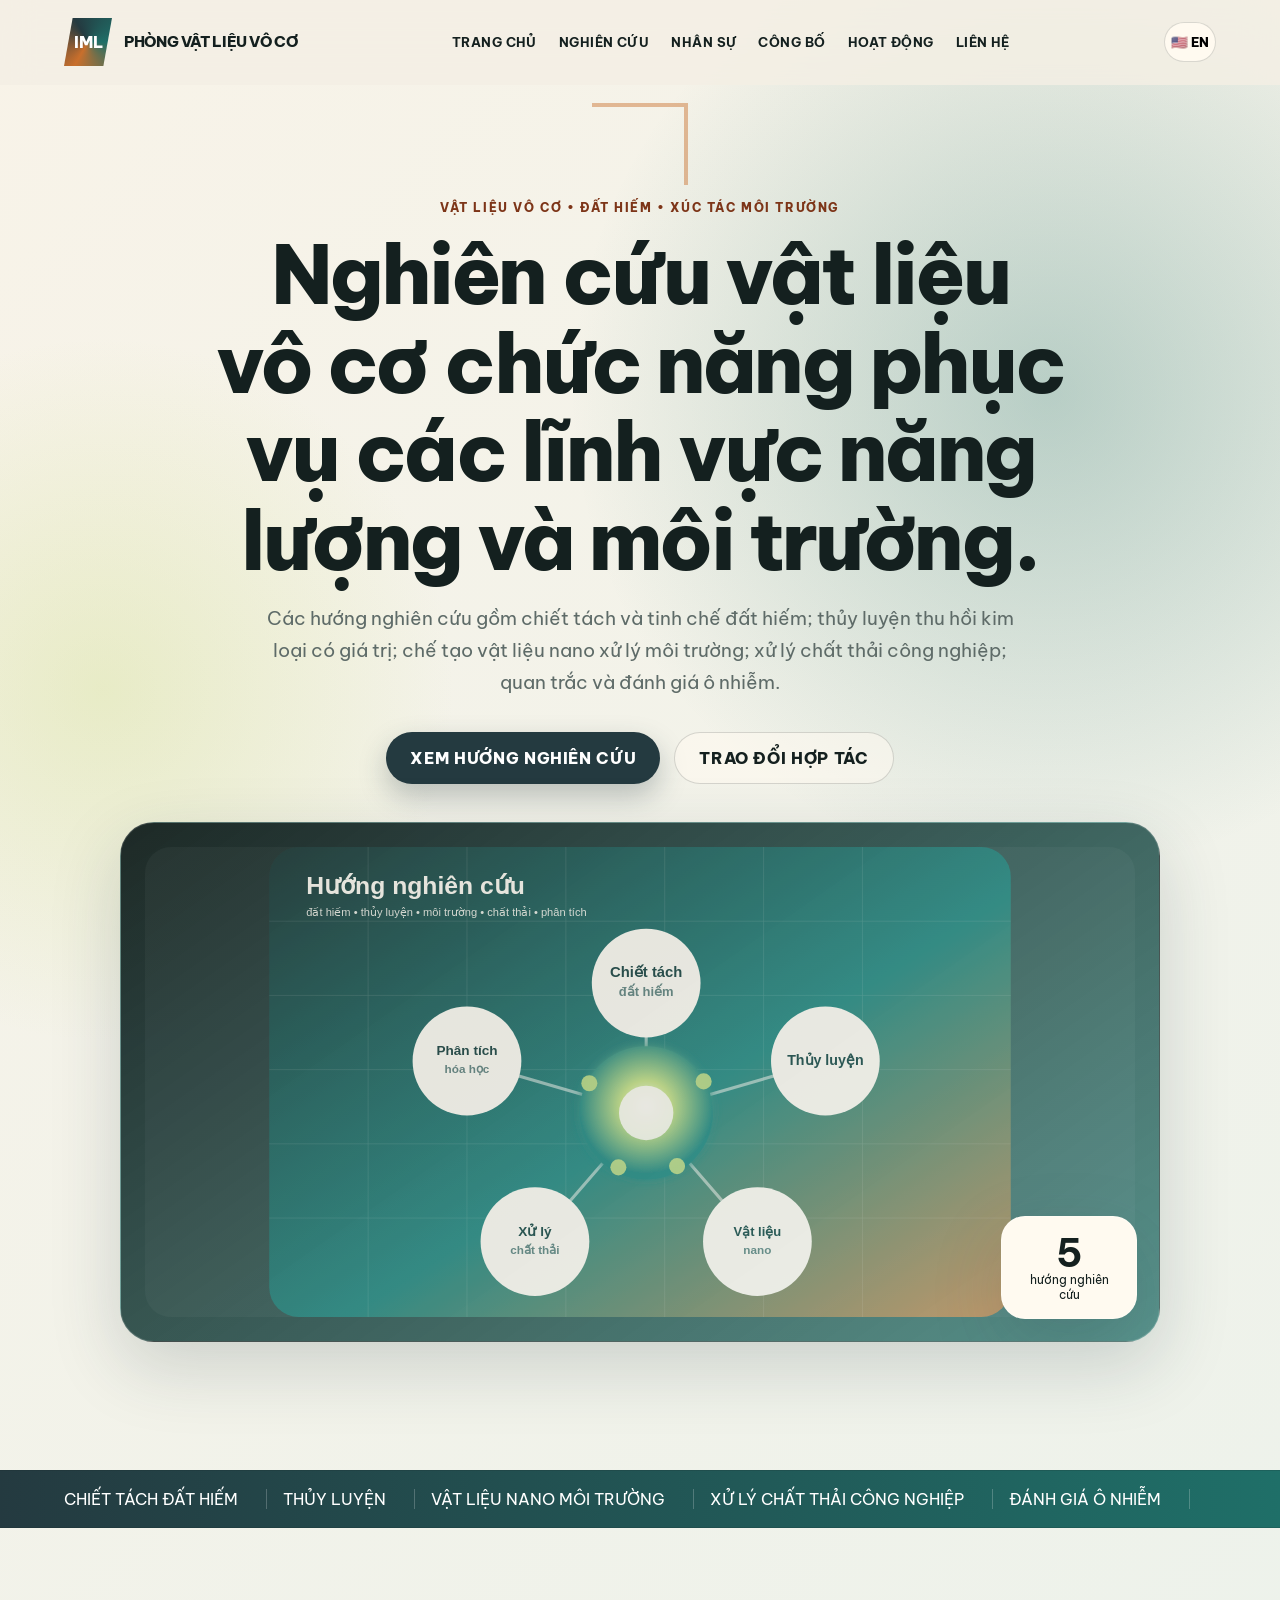
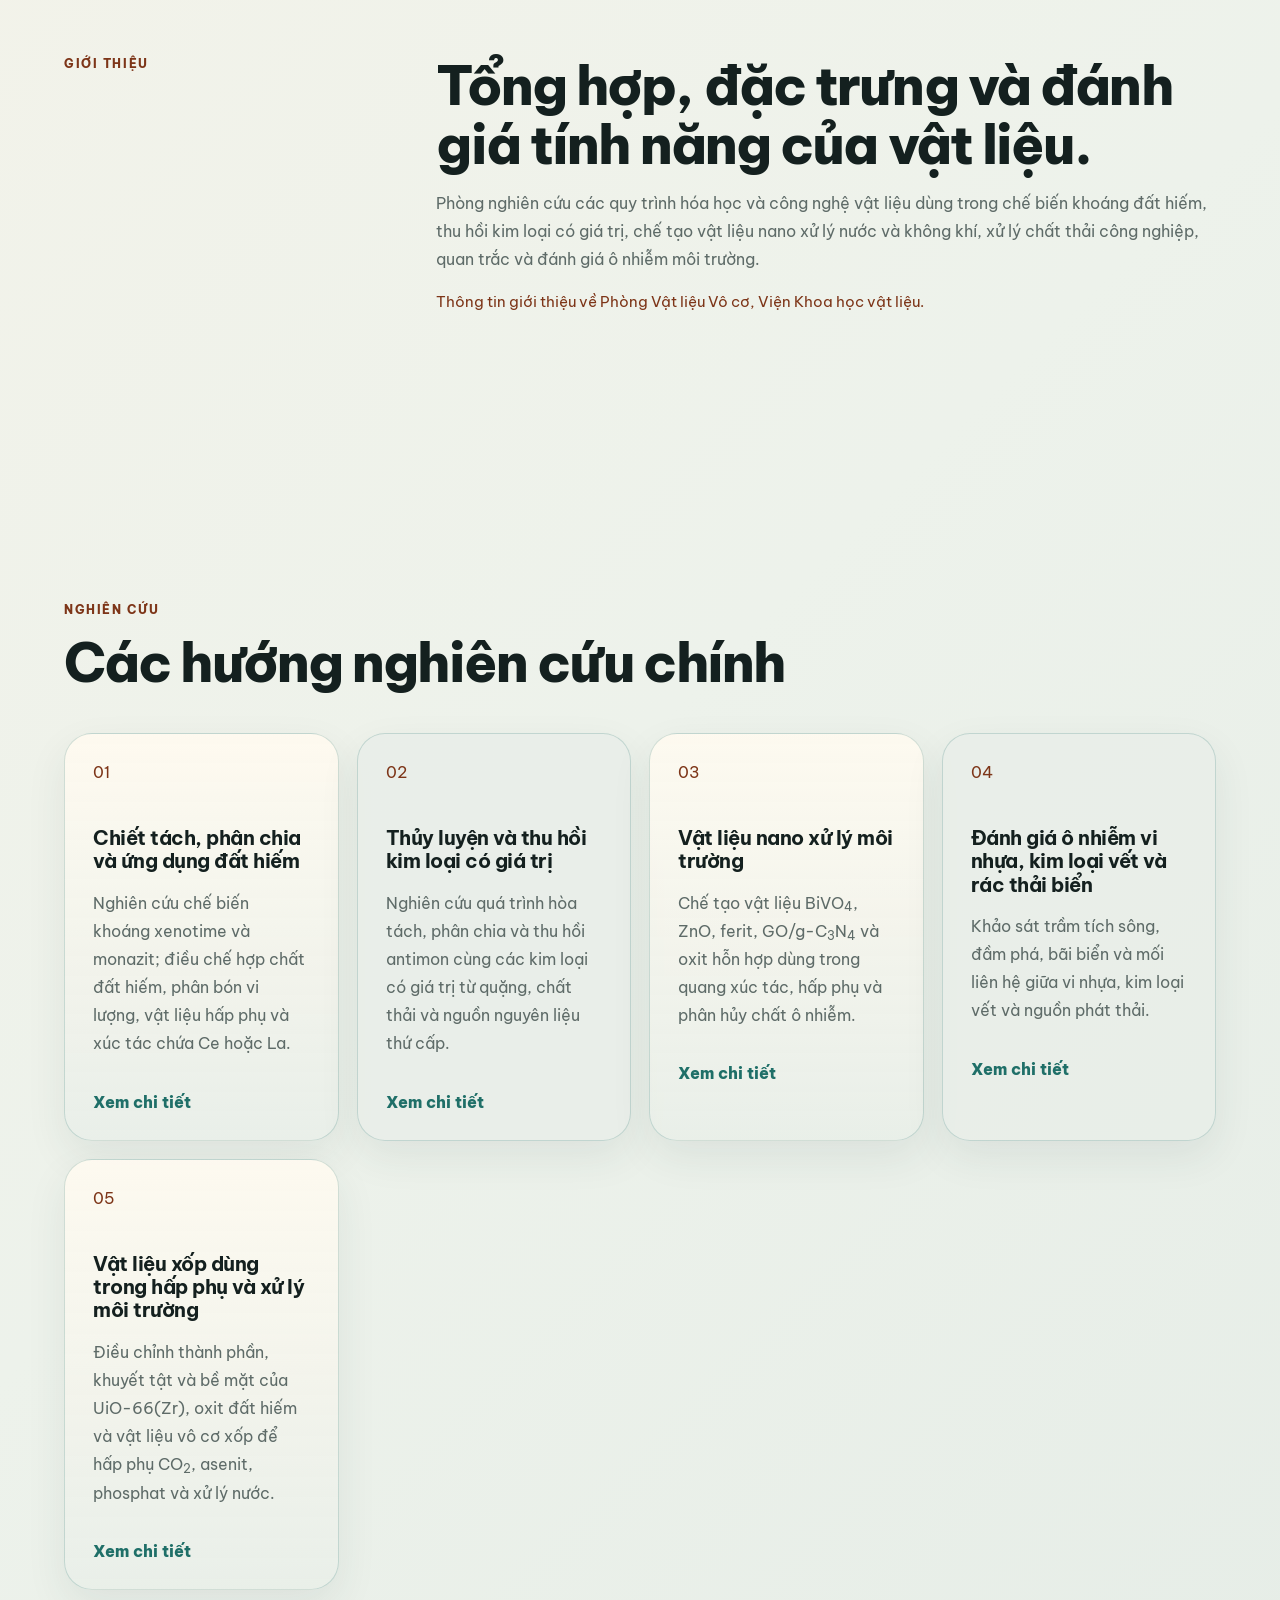
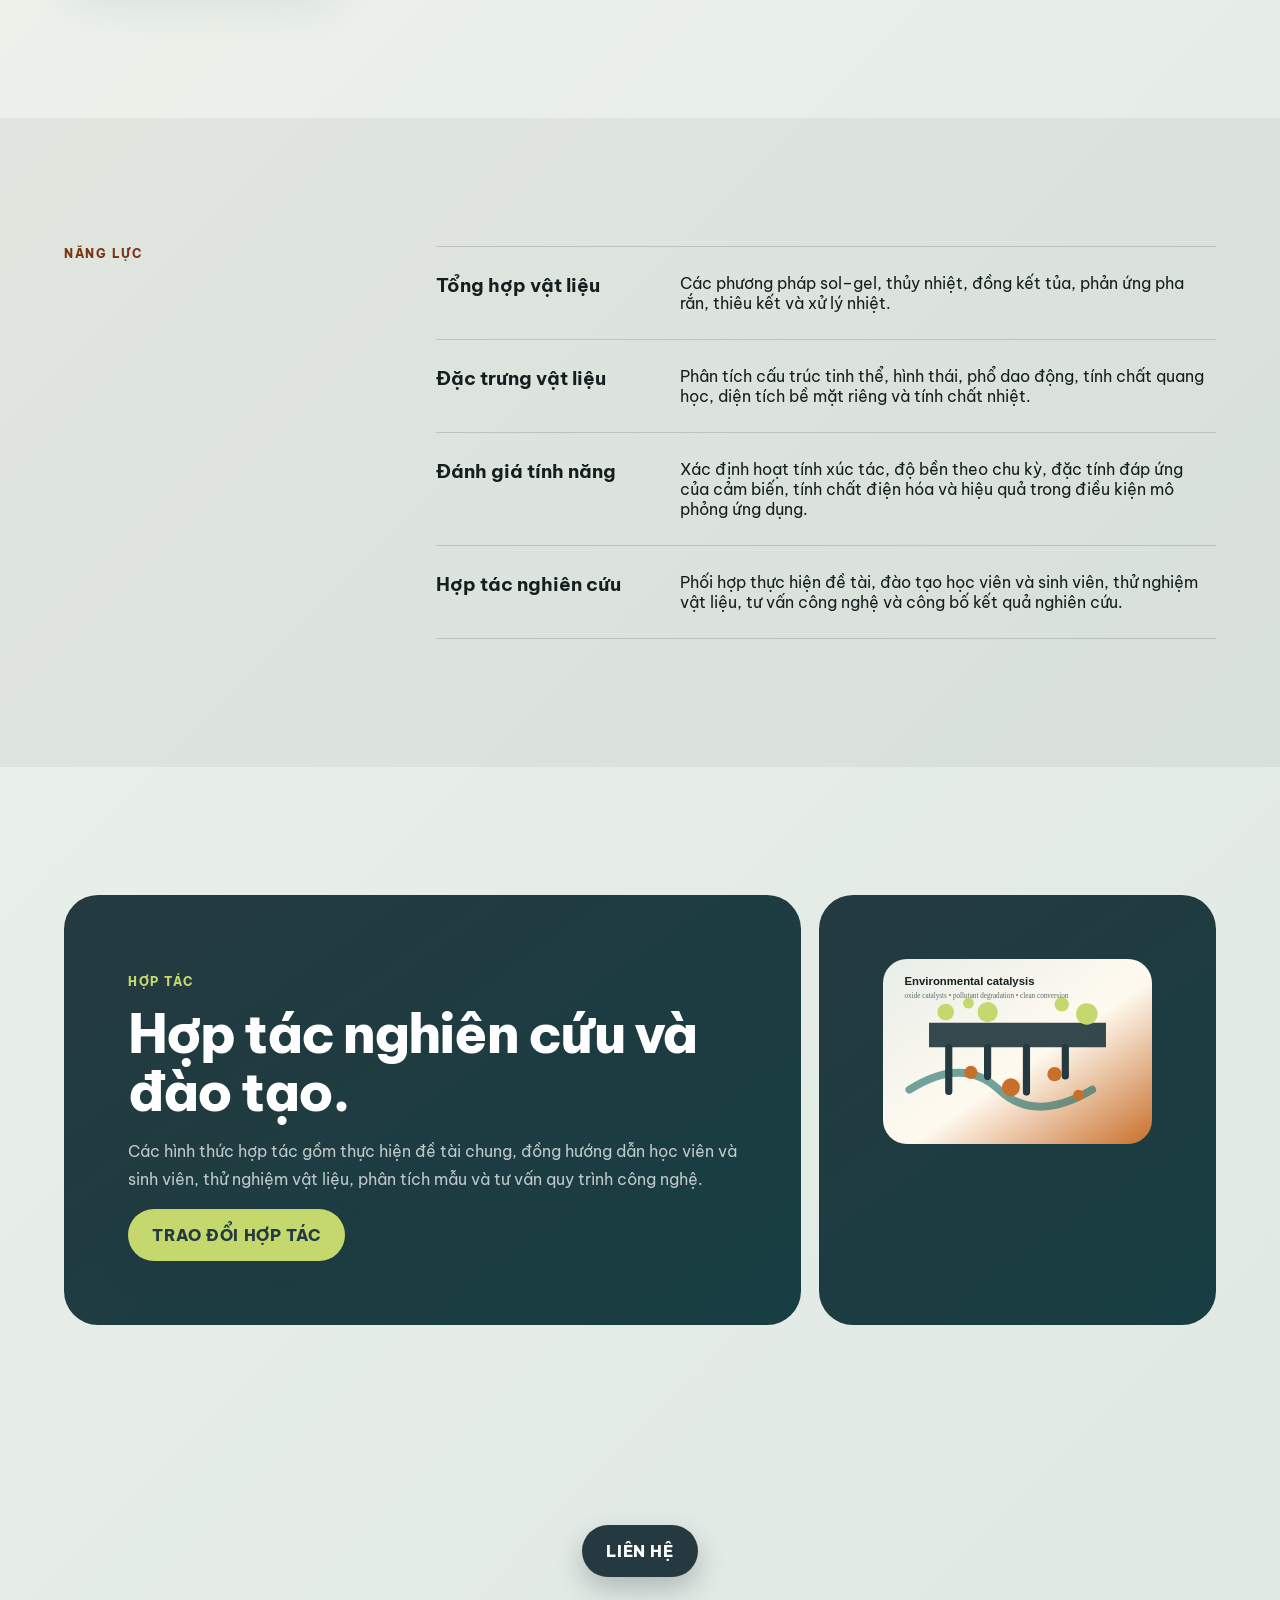
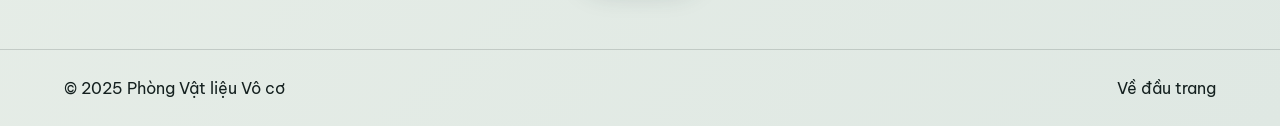
==== commit d61f3087: "Polish bilingual content and scientific notation" ====
--- a/index.html
+++ b/index.html
@@ -40,22 +40,22 @@
       </div>
       <div class="hero-panel reveal delay-1">
         <img class="hero-art" src="assets/research-fields.svg" alt="Research fields of the Inorganic Materials Laboratory" />
-        <div class="metric-card"><strong>5</strong><span>research directions</span></div>
+        <div class="metric-card"><strong>5</strong><span data-i18n="home.metricLabel">research directions</span></div>
       </div>
     </section>
-    <section class="strip"><span>Rare-earth extraction</span><span>Hydrometallurgy</span><span>Environmental nanomaterials</span><span>Industrial waste treatment</span><span>Pollution assessment</span></section>
+    <section class="strip"><span data-i18n="home.stripRareEarth">Rare-earth extraction</span><span data-i18n="home.stripHydrometallurgy">Hydrometallurgy</span><span data-i18n="home.stripNanomaterials">Environmental nanomaterials</span><span data-i18n="home.stripWaste">Industrial waste treatment</span><span data-i18n="home.stripPollution">Pollution assessment</span></section>
     <section class="intro section-grid">
-      <div class="section-label reveal">About</div>
+      <div class="section-label reveal" data-i18n="home.aboutLabel">About</div>
       <div class="intro-text reveal delay-1"><h2 data-i18n="home.aboutTitle"></h2><p data-i18n="home.aboutText"></p><p class="source-note" data-i18n="common.sourceNote"></p></div>
     </section>
-    <section class="research"><div class="section-heading reveal"><p class="eyebrow">Research</p><h2 data-i18n="home.programsTitle"></h2></div><div class="card-grid" data-render="researchItems"></div></section>
-    <section class="capabilities section-grid"><div class="section-label reveal">Capabilities</div><div class="capability-list reveal delay-1" data-render="capabilities"></div></section>
-    <section class="contact"><div class="contact-card reveal"><p class="eyebrow">Collaboration</p><h2 data-i18n="home.collaborationTitle"></h2><p data-i18n="home.collaborationText"></p><a class="btn primary" data-i18n="common.ctaContact" href="pages/contact.html"></a></div><div class="contact-details reveal delay-1"><img src="assets/environment-catalysis.svg" alt="Environmental catalysis illustration" /></div></section>
+    <section class="research"><div class="section-heading reveal"><p class="eyebrow" data-i18n="home.researchLabel">Research</p><h2 data-i18n="home.programsTitle"></h2></div><div class="card-grid" data-render="researchItems"></div></section>
+    <section class="capabilities section-grid"><div class="section-label reveal" data-i18n="home.capabilitiesLabel">Capabilities</div><div class="capability-list reveal delay-1" data-render="capabilities"></div></section>
+    <section class="contact"><div class="contact-card reveal"><p class="eyebrow" data-i18n="home.collaborationLabel">Collaboration</p><h2 data-i18n="home.collaborationTitle"></h2><p data-i18n="home.collaborationText"></p><a class="btn primary" data-i18n="common.ctaContact" href="pages/contact.html"></a></div><div class="contact-details reveal delay-1"><img src="assets/environment-catalysis.svg" alt="Environmental catalysis illustration" /></div></section>
     <section class="final-cta reveal"><a class="btn primary" data-i18n="common.contactUs" href="pages/contact.html">Contact us</a></section>
   </main>
   <footer class="site-footer">
     <span>© 2025 <span data-i18n="common.labName">Inorganic Materials Lab</span></span>
-    <a href="#top">Back to top</a>
+    <a href="#top" data-i18n="common.backToTop">Back to top</a>
   </footer>
   <script src="content.js"></script>
   <script src="script.js"></script>
--- a/styles.css
+++ b/styles.css
@@ -24,6 +24,16 @@
 @media(max-width:720px){body[data-page="home"] .hero-panel{min-height:360px}body[data-page="home"] .metric-card{right:18px;bottom:18px;width:132px;padding:18px}body[data-page="home"] .metric-card strong{font-size:2.6rem}}
 
 
+/* Research-map typography and spacing */
+body[data-page="home"] .metric-card{right:22px;bottom:22px;width:136px;padding:16px}
+body[data-page="home"] .metric-card strong{font-size:2.45rem}
+body[data-page="home"] .metric-card span{display:block;font-size:.78rem;line-height:1.22}
+@media(max-width:720px){body[data-page="home"] .metric-card{right:14px;bottom:14px;width:108px;padding:13px}body[data-page="home"] .metric-card strong{font-size:2rem}body[data-page="home"] .metric-card span{font-size:.76rem}}
+
+
+/* Scientific notation */
+sub,sup{font-size:.72em;line-height:0;position:relative;vertical-align:baseline}sub{bottom:-.24em}sup{top:-.48em}
+
 /* People section grouping */
 .people-sections{display:grid;gap:54px}.people-section{display:grid;gap:18px}.people-section-heading{display:flex;align-items:center;gap:18px;font-family:"Be Vietnam Pro",Arial,sans-serif;font-weight:800;text-transform:uppercase;letter-spacing:.08em;color:var(--steel)}.people-section-heading:after{content:"";height:1px;flex:1;background:linear-gradient(90deg,rgba(31,111,104,.35),transparent)}.people-section-heading span{display:inline-flex;padding:10px 14px;border-radius:999px;background:rgba(31,111,104,.1);border:1px solid rgba(31,111,104,.18)}.people-section .people-grid{grid-template-columns:repeat(auto-fit,minmax(240px,1fr))}.people-section:first-child .people-grid{grid-template-columns:minmax(260px,420px)}
 
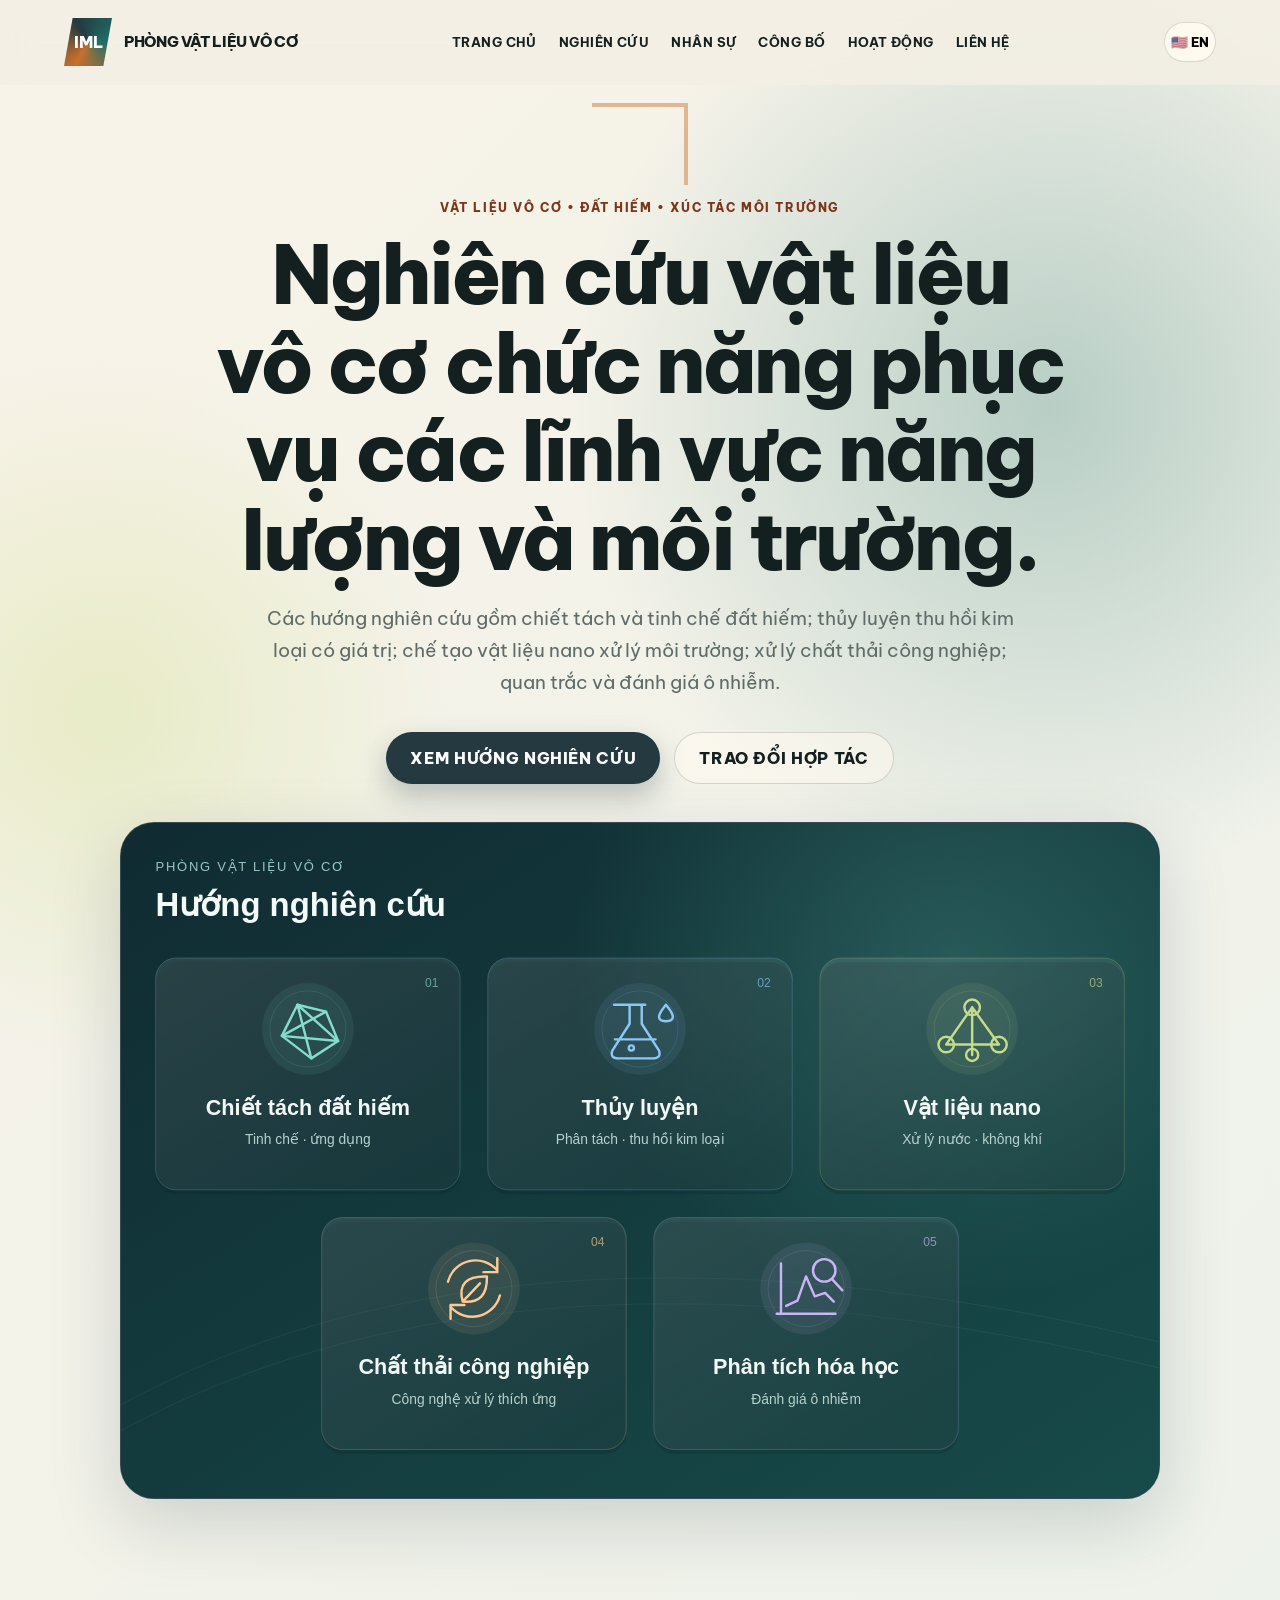
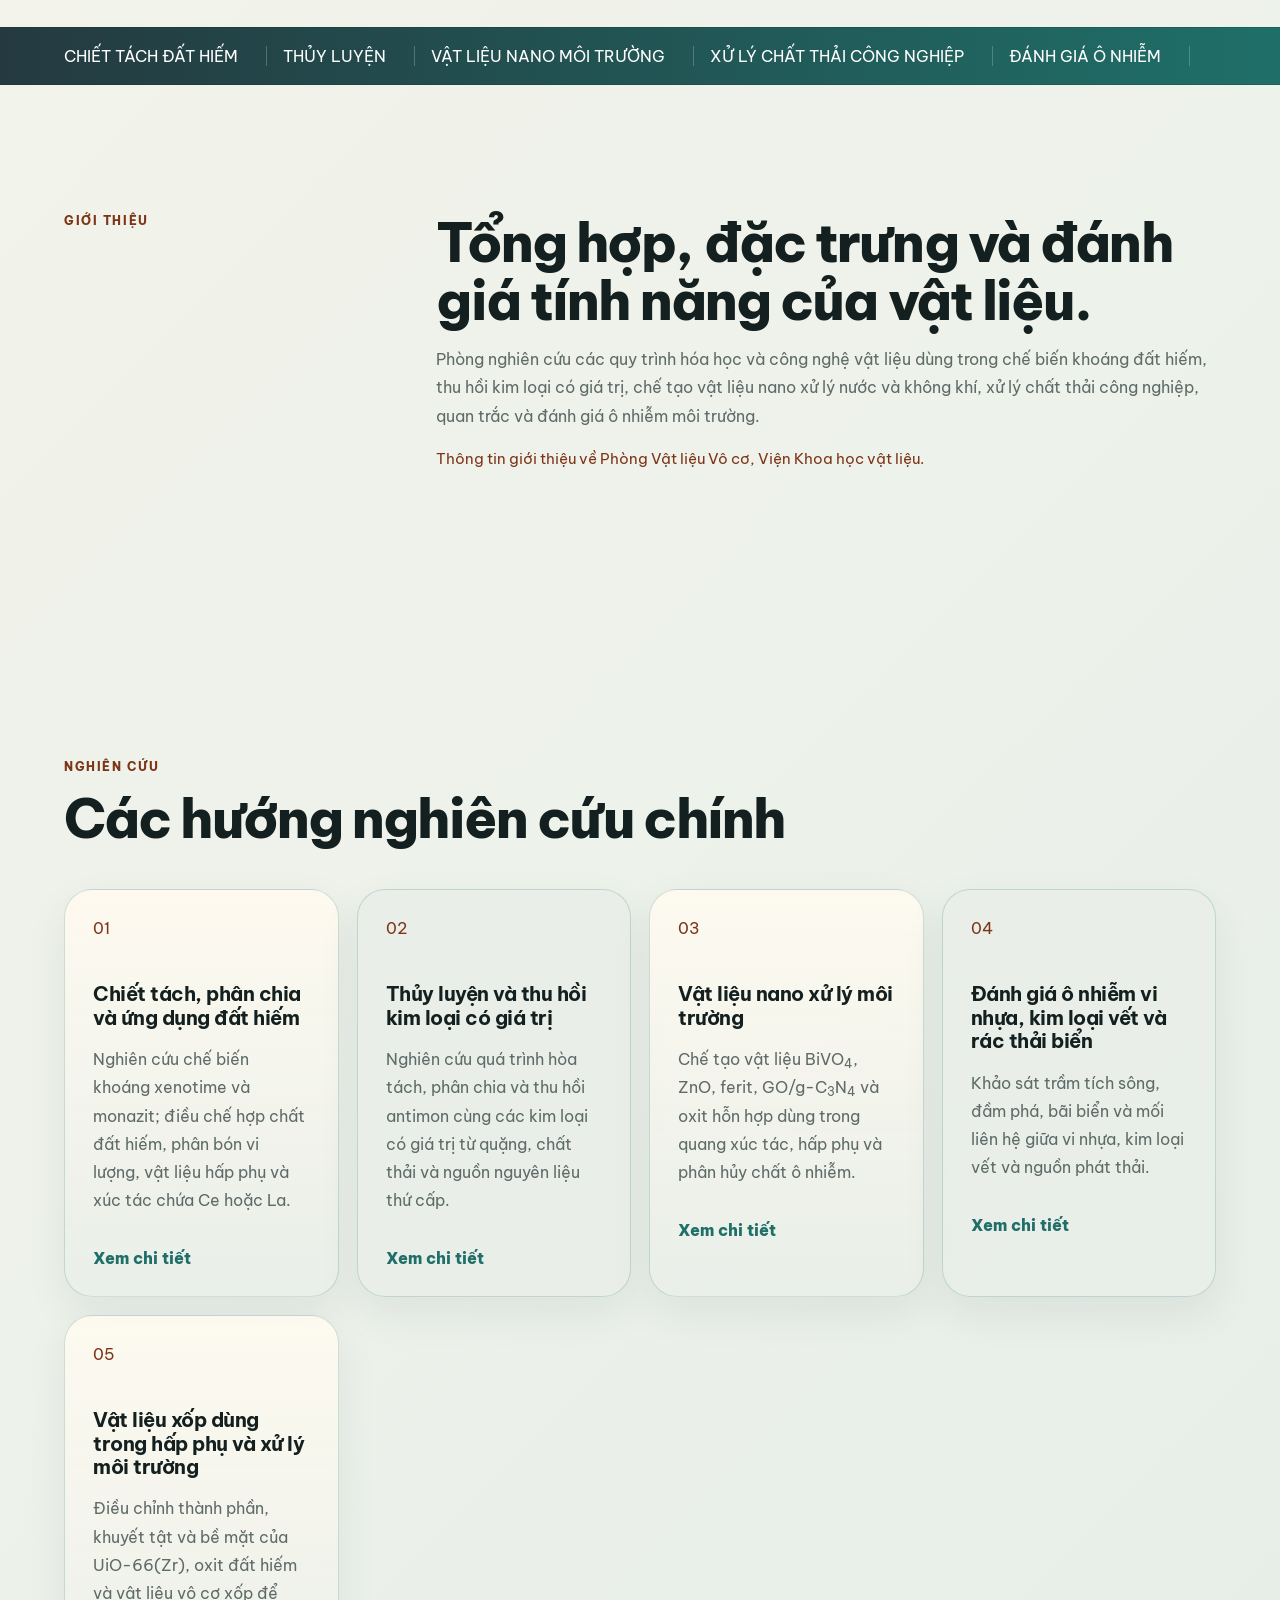
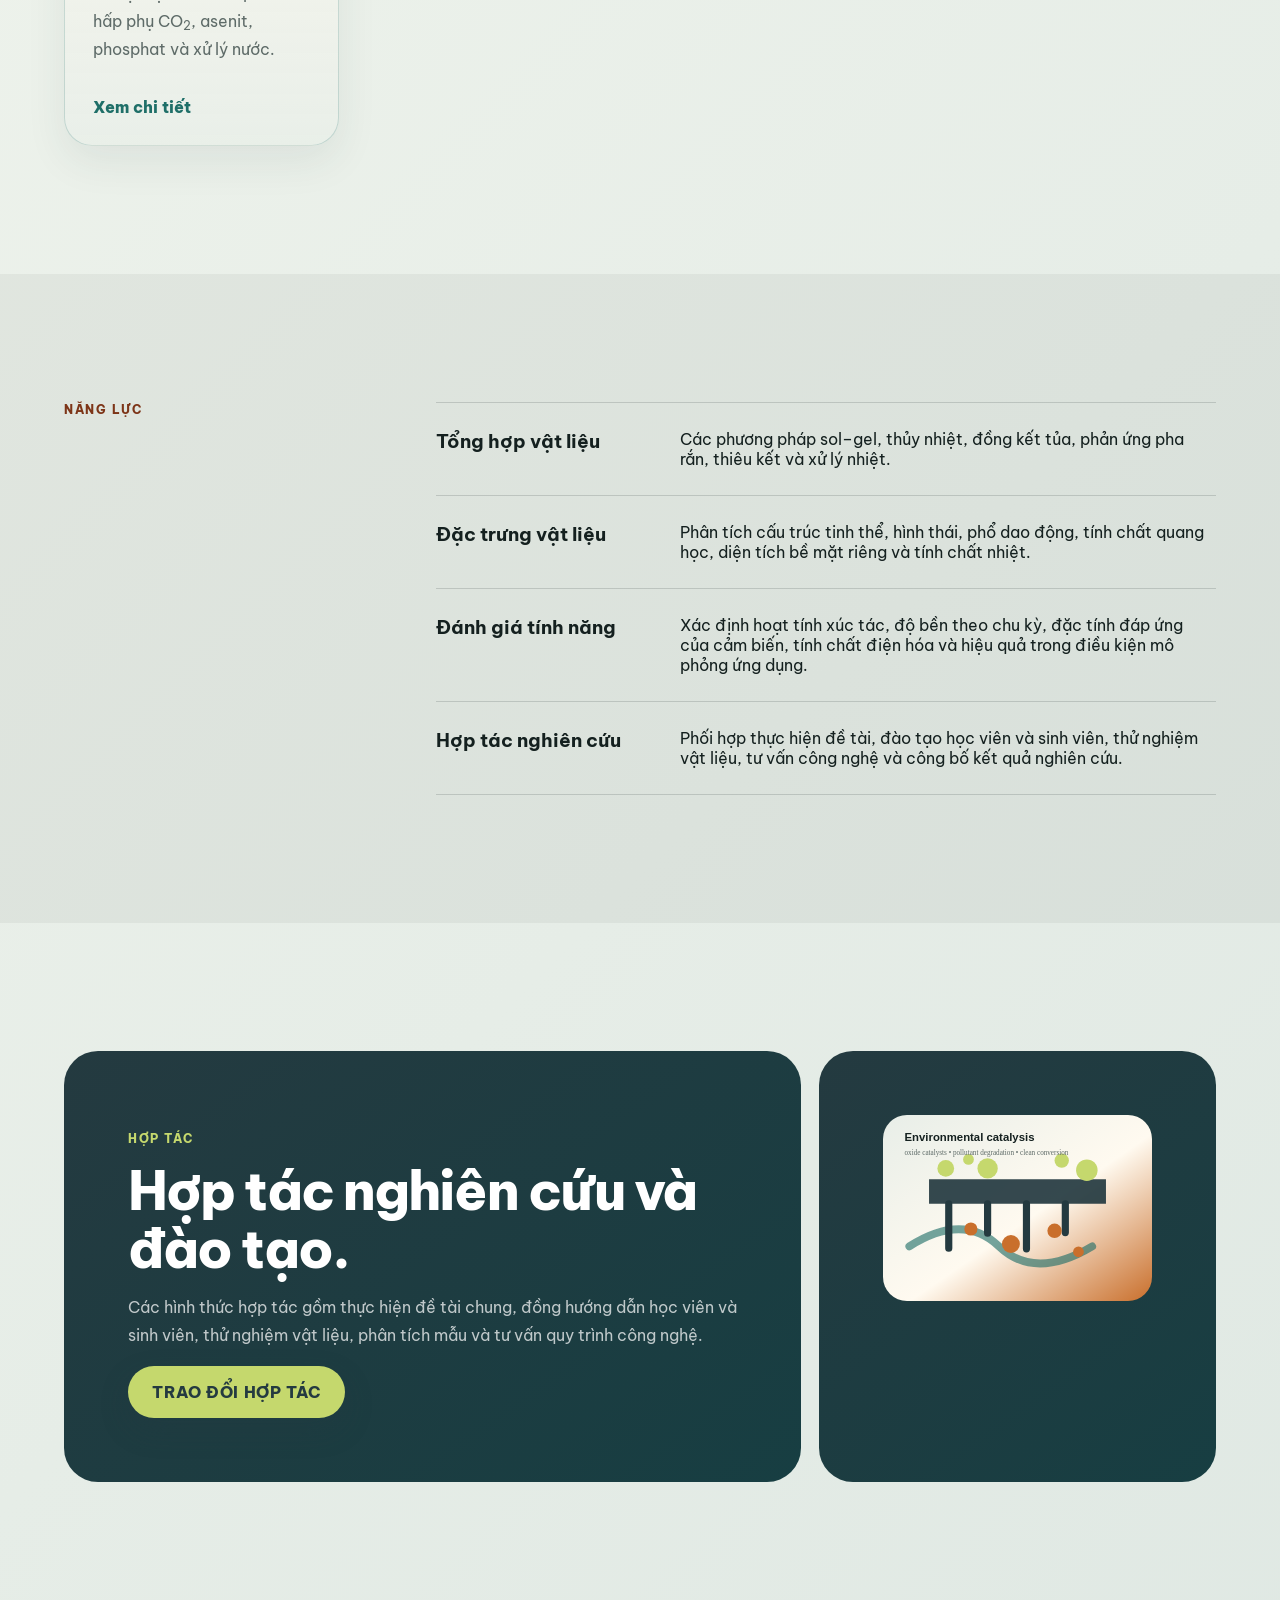
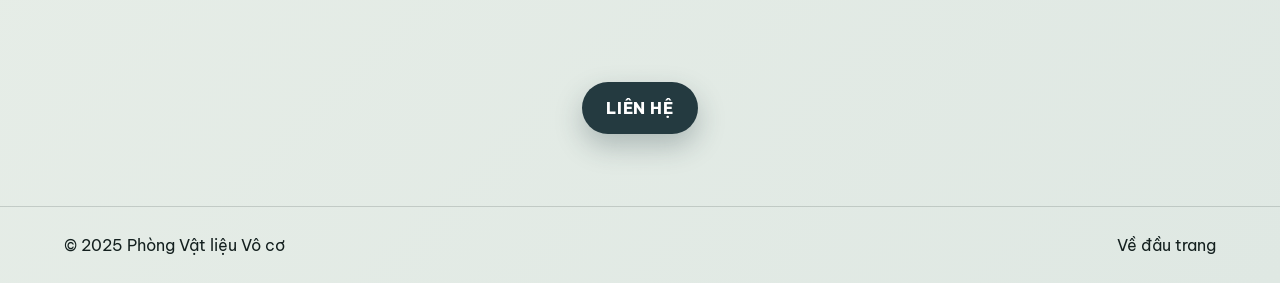
==== commit 3bae3841: "Refresh research overview and bilingual member profiles with portraits" ====
--- a/index.html
+++ b/index.html
@@ -39,8 +39,10 @@
         </div>
       </div>
       <div class="hero-panel reveal delay-1">
-        <img class="hero-art" src="assets/research-fields.svg" alt="Research fields of the Inorganic Materials Laboratory" />
-        <div class="metric-card"><strong>5</strong><span data-i18n="home.metricLabel">research directions</span></div>
+        <picture class="research-art">
+          <source data-hero-mobile media="(max-width: 600px)" srcset="assets/research-fields-mobile.svg?v=3" />
+          <img class="hero-art" src="assets/research-fields.svg?v=3" width="1200" height="780" alt="Năm hướng nghiên cứu của Phòng Vật liệu Vô cơ" />
+        </picture>
       </div>
     </section>
     <section class="strip"><span data-i18n="home.stripRareEarth">Rare-earth extraction</span><span data-i18n="home.stripHydrometallurgy">Hydrometallurgy</span><span data-i18n="home.stripNanomaterials">Environmental nanomaterials</span><span data-i18n="home.stripWaste">Industrial waste treatment</span><span data-i18n="home.stripPollution">Pollution assessment</span></section>
--- a/styles.css
+++ b/styles.css
@@ -38,3 +38,19 @@
 .people-sections{display:grid;gap:54px}.people-section{display:grid;gap:18px}.people-section-heading{display:flex;align-items:center;gap:18px;font-family:"Be Vietnam Pro",Arial,sans-serif;font-weight:800;text-transform:uppercase;letter-spacing:.08em;color:var(--steel)}.people-section-heading:after{content:"";height:1px;flex:1;background:linear-gradient(90deg,rgba(31,111,104,.35),transparent)}.people-section-heading span{display:inline-flex;padding:10px 14px;border-radius:999px;background:rgba(31,111,104,.1);border:1px solid rgba(31,111,104,.18)}.people-section .people-grid{grid-template-columns:repeat(auto-fit,minmax(240px,1fr))}.people-section:first-child .people-grid{grid-template-columns:minmax(260px,420px)}
 
 .map-link{display:inline-flex;align-items:center;justify-content:center;margin:0 0 18px;padding:10px 14px;border-radius:999px;background:var(--lime);color:var(--steel);font-weight:800}.map-link:hover{filter:brightness(.96)}
+
+/* Research illustration: native responsive art, no scan overlay. */
+body[data-page="home"] .hero-panel{min-height:0;background:#102b32;padding:0}
+body[data-page="home"] .hero-panel:after{content:none}
+.research-art{display:block;width:100%}
+body[data-page="home"] .hero-art{display:block;position:static;width:100%;height:auto;inset:auto;border-radius:0;mix-blend-mode:normal;opacity:1;background:none}
+@media(max-width:600px){body[data-page="home"] .hero-art{aspect-ratio:640/1160}}
+.person h3{line-height:1.45;text-wrap:balance}
+.person-focus{line-height:1.75;color:var(--muted)}
+.person-employment{display:inline-block;justify-self:start;margin:0 0 12px;padding:5px 10px;border-radius:999px;background:rgba(31,111,104,.09);color:var(--mineral);font-size:.8rem;font-weight:600}
+@media(prefers-reduced-motion:reduce){html{scroll-behavior:auto}*,*:before,*:after{animation:none!important;transition:none!important}.reveal{opacity:1;transform:none}}
+
+/* Keep short biographies readable without truncating academic content. */
+.person-focus,.person-affiliation{font-size:.94rem;line-height:1.65;color:var(--muted)}
+.employment-badge{display:inline-block;width:fit-content;padding:4px 10px;margin:0 0 12px;border:1px solid var(--line);border-radius:999px;font-size:.76rem;font-weight:600;color:var(--mineral)}
+.person .avatar{background:linear-gradient(135deg,#e4f1eb,#e2ebf3);color:#24574f}
